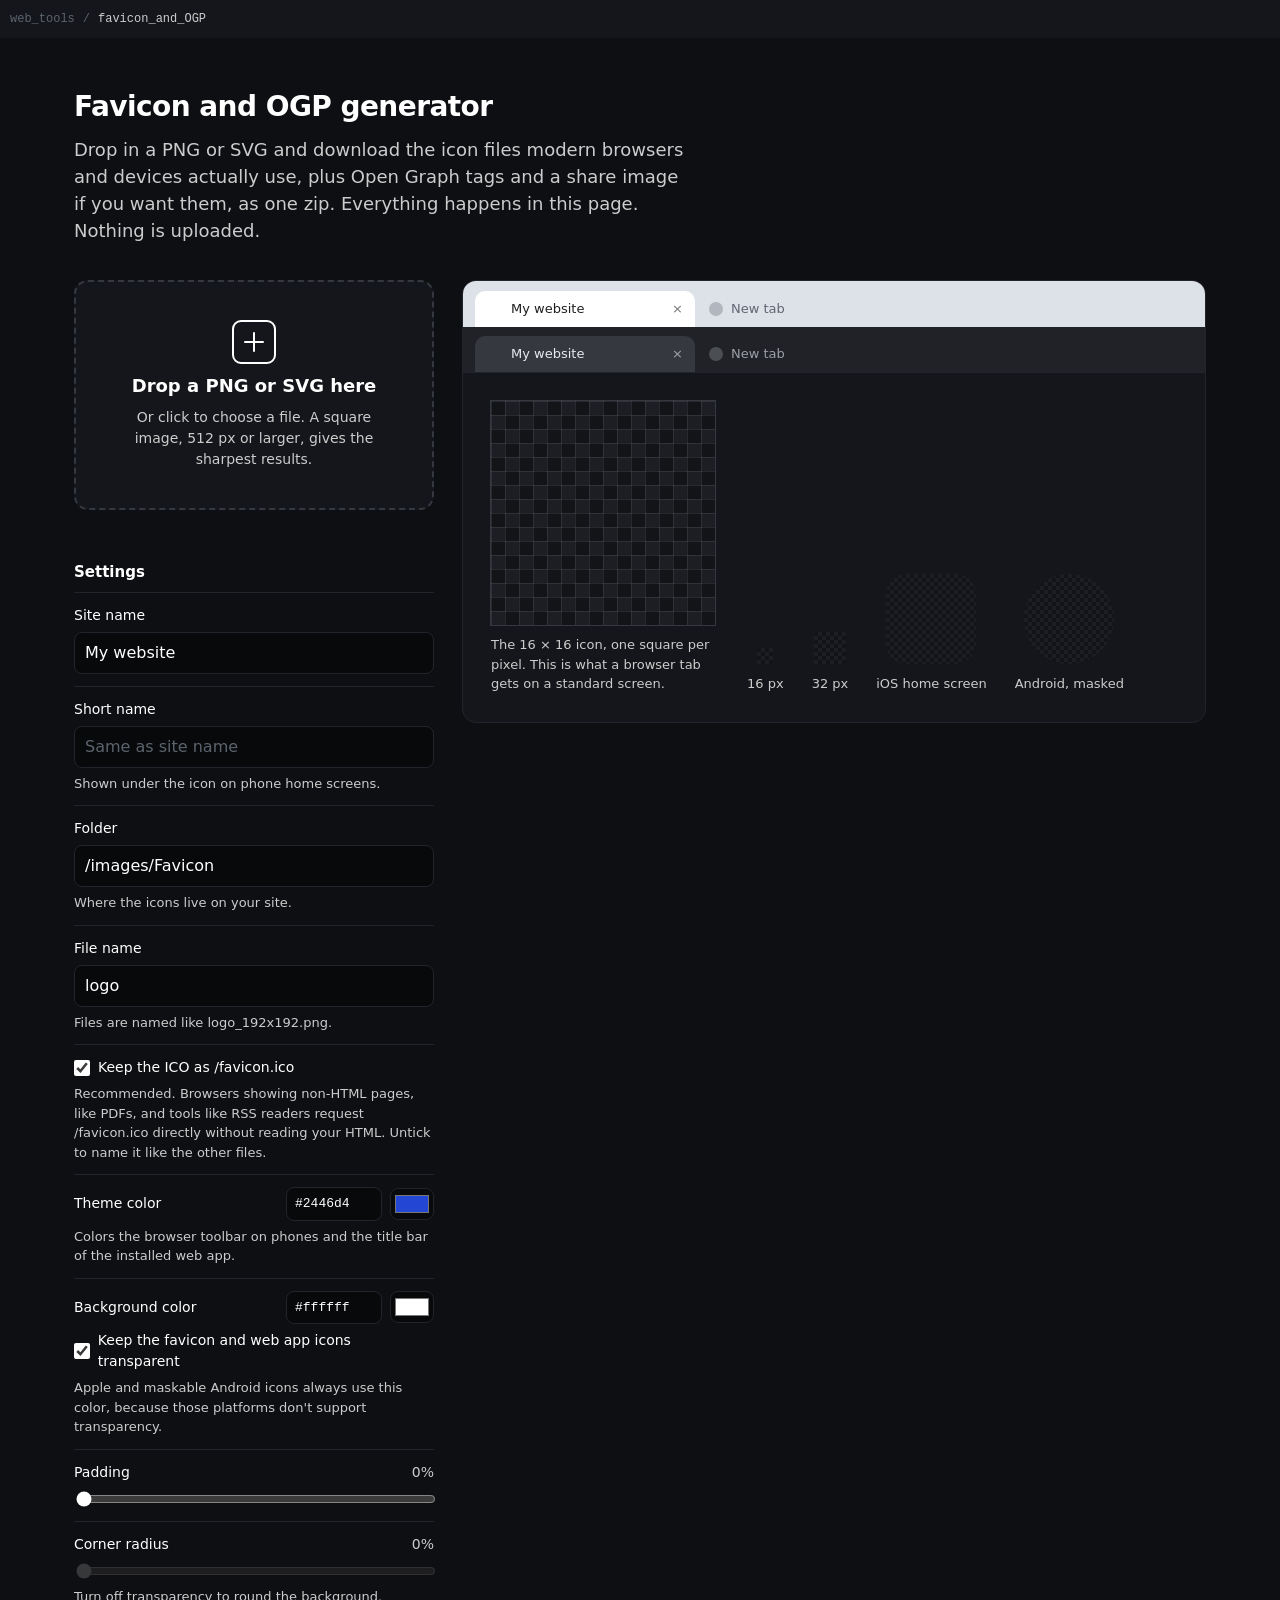
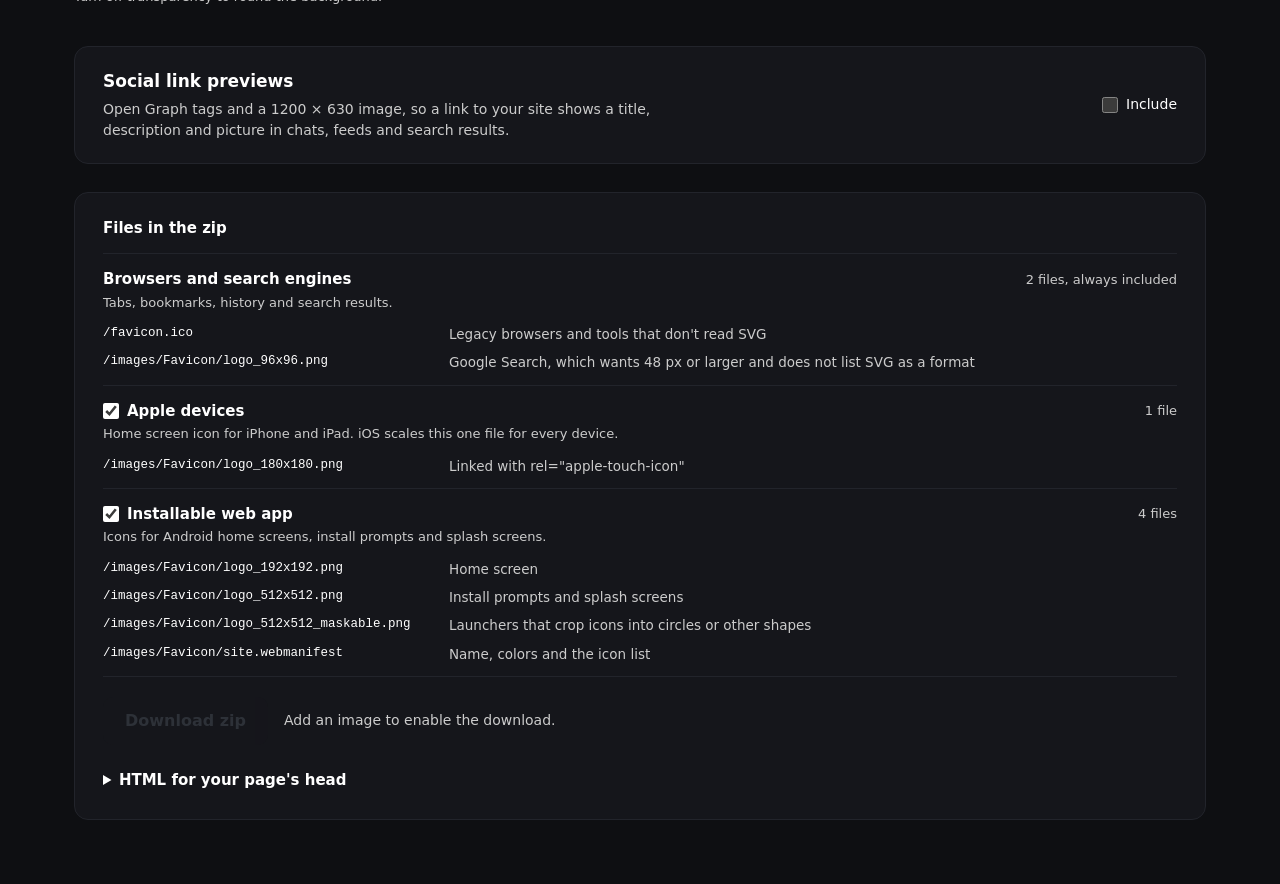
==== source/favicon_and_OGP/index.html @ c88dfe1e "Favicon imor" ====
<!DOCTYPE html>
<html lang="en">
<head>
<meta charset="utf-8">
<meta name="viewport" content="width=device-width, initial-scale=1">
<title>Favicon and OGP generator</title>
<meta name="description" content="Make a favicon set and Open Graph link previews from one logo. Preview how links look on Google, X, Slack, WhatsApp and more. Runs in your browser.">
<link rel="canonical" href="https://woxroox.github.io/web_tools/source/favicon_and_OGP/">

<link rel="icon" href="../../images/Favicon/logo.ico" sizes="32x32">
<link rel="icon" href="../../images/Favicon/logo_96x96.png" type="image/png" sizes="96x96">
<link rel="icon" href="../../images/Favicon/logo.svg" type="image/svg+xml">
<link rel="apple-touch-icon" href="../../images/Favicon/logo_180x180.png">
<link rel="manifest" href="../../images/Favicon/site.webmanifest">
<meta name="theme-color" content="#0e0f12">

<meta property="og:type" content="website">
<meta property="og:site_name" content="web_tools">
<meta property="og:title" content="Favicon and OGP generator">
<meta property="og:description" content="Make a favicon set and Open Graph link previews from one logo. Runs in your browser.">
<meta property="og:url" content="https://woxroox.github.io/web_tools/source/favicon_and_OGP/">
<meta name="twitter:card" content="summary">

<link rel="stylesheet" href="../../styles/core.css">
<style>
body {
	margin: 0;
	background: var(--page);
	color: var(--ink);
	font-family: var(--sans);
	font-size: 16px;
	line-height: 1.5;
	-webkit-font-smoothing: antialiased;
}

:focus-visible {
	outline: 2px solid var(--accent);
	outline-offset: 2px;
}

.page {
	max-width: 1180px;
	margin: 0 auto;
	padding: 48px 24px 64px;
}

.page_header {
	max-width: 60ch;
	margin-bottom: 36px;
}

.page_header h1 {
	margin: 0 0 8px;
}

.page_header p {
	margin: 0;
	color: var(--ink_soft);
	font-size: 18px;
}

.workspace {
	display: grid;
	grid-template-columns: minmax(280px, 360px) minmax(0, 1fr);
	gap: 28px;
	align-items: start;
}

/* Drop zone */

.drop_zone {
	display: flex;
	flex-direction: column;
	align-items: center;
	justify-content: center;
	gap: 8px;
	min-height: 230px;
	padding: 24px;
	border: 2px dashed var(--line_strong);
	border-radius: 14px;
	background: var(--surface);
	text-align: center;
	cursor: pointer;
	transition: border-color 0.15s, background-color 0.15s;
}

.drop_zone:hover,
.drop_zone.is_dragging {
	border-color: var(--accent);
	background: var(--accent_soft);
}

.drop_zone_art {
	color: var(--accent);
}

.drop_zone_thumb {
	display: none;
	width: 72px;
	height: 72px;
	object-fit: contain;
	background: var(--checker);
	background-size: 12px 12px;
	border-radius: 8px;
}

.drop_zone.has_source .drop_zone_art {
	display: none;
}

.drop_zone.has_source .drop_zone_thumb {
	display: block;
}

.drop_zone_title {
	font-size: 18px;
	font-weight: 600;
}

.drop_zone_hint {
	max-width: 30ch;
	color: var(--ink_soft);
	font-size: 14px;
}

.status {
	min-height: 1.5em;
	margin: 10px 2px 0;
	color: var(--ink_soft);
	font-size: 14px;
}

.status.is_error {
	color: var(--danger);
}

/* Settings */

.settings {
	margin-top: 20px;
}

.settings_title {
	margin: 0 0 8px;
	font-size: 15px;
	font-weight: 600;
}

.field {
	display: grid;
	gap: 6px;
	padding: 12px 0;
	border-top: 1px solid var(--line);
}

.field label {
	font-size: 14px;
	font-weight: 500;
}

.field_row {
	display: flex;
	align-items: center;
	justify-content: space-between;
	gap: 12px;
}

.color_control {
	display: flex;
	align-items: center;
	gap: 8px;
}

/* Higher specificity than input[type="text"] so the full-width rule doesn't win. */
.color_control input[type="text"] {
	width: 96px;
	padding: 6px 8px;
	font-family: var(--mono);
	font-size: 13px;
}

.color_control input[type="text"].is_invalid {
	border-color: var(--danger);
}

.field_error {
	margin: 0;
	color: var(--danger);
	font-size: 13px;
}

.field_value {
	color: var(--ink_soft);
	font-size: 14px;
	font-variant-numeric: tabular-nums;
}

.field_note {
	margin: 0;
	color: var(--ink_soft);
	font-size: 13px;
}

.field .check_row {
	display: flex;
	align-items: center;
	gap: 8px;
	font-weight: 400;
}

input[type="text"] {
	width: 100%;
	padding: 8px 10px;
	border: 1px solid var(--line);
	border-radius: 8px;
	background: var(--well);
	color: inherit;
	font: inherit;
}

input[type="text"]::placeholder {
	color: var(--ink_faint);
}

input[type="color"] {
	width: 44px;
	height: 32px;
	padding: 2px;
	border: 1px solid var(--line);
	border-radius: 8px;
	background: var(--well);
	cursor: pointer;
}

input[type="range"],
input[type="checkbox"] {
	accent-color: var(--ink);
}

input[type="range"] {
	width: 100%;
}

input[type="checkbox"] {
	width: 16px;
	height: 16px;
	margin: 0;
}

input:disabled {
	opacity: 0.4;
}

/* Preview */

.preview {
	overflow: hidden;
	background: var(--surface);
	border: 1px solid var(--line);
	border-radius: 14px;
}

.tab_strip {
	display: flex;
	align-items: flex-end;
	gap: 2px;
	height: 46px;
	padding: 0 12px;
	overflow: hidden;
}

.tab_strip_light {
	background: #dde2e8;
}

.tab_strip_dark {
	background: #202227;
	border-bottom: 1px solid var(--line);
}

.tab {
	display: flex;
	flex: 0 1 220px;
	align-items: center;
	gap: 8px;
	min-width: 0;
	height: 36px;
	padding: 0 12px;
	border-radius: 10px 10px 0 0;
	font-size: 13px;
}

.tab_strip_light .tab_active {
	background: #ffffff;
	color: #1f1f1f;
}

.tab_strip_dark .tab_active {
	background: #35383e;
	color: #e8eaed;
}

.tab_strip_light .tab_inactive {
	color: #5f6673;
}

.tab_strip_dark .tab_inactive {
	color: #9aa0a6;
}

.tab_icon {
	flex: none;
	width: 16px;
	height: 16px;
}

.tab_placeholder {
	flex: none;
	width: 14px;
	height: 14px;
	border-radius: 50%;
	background: currentColor;
	opacity: 0.35;
}

.tab_title {
	flex: 1;
	min-width: 0;
	overflow: hidden;
	white-space: nowrap;
	text-overflow: ellipsis;
}

.tab_close {
	opacity: 0.6;
}

.preview_body {
	display: grid;
	grid-template-columns: auto minmax(0, 1fr);
	gap: 32px;
	align-items: end;
	padding: 28px;
}

.zoom {
	margin: 0;
}

.zoom_frame {
	position: relative;
	width: 224px;
	height: 224px;
	background: var(--checker);
	background-size: 28px 28px;
	box-shadow: 0 0 0 1px var(--line_strong);
}

.zoom_frame canvas {
	display: block;
	width: 100%;
	height: 100%;
	image-rendering: crisp-edges;
	image-rendering: pixelated;
}

.zoom_frame::after {
	content: "";
	position: absolute;
	inset: 0;
	background-image: linear-gradient(to right, rgba(255, 255, 255, 0.09) 1px, transparent 1px), linear-gradient(to bottom, rgba(255, 255, 255, 0.09) 1px, transparent 1px);
	background-size: 14px 14px;
	pointer-events: none;
}

.zoom figcaption,
.ladder_item figcaption {
	color: var(--ink_soft);
	font-size: 13px;
}

.zoom figcaption {
	max-width: 224px;
	margin-top: 10px;
}

.ladder {
	display: flex;
	flex-wrap: wrap;
	align-items: flex-end;
	gap: 24px 28px;
}

.ladder_item {
	display: flex;
	flex-direction: column;
	align-items: center;
	gap: 10px;
	margin: 0;
}

.ladder_item canvas {
	display: block;
	background: var(--checker);
	background-size: 8px 8px;
}

.ladder_item .shape_apple {
	border-radius: 22.5%;
}

.ladder_item .shape_circle {
	border-radius: 50%;
}

/* Cards below the workspace */

.card {
	margin-top: 28px;
	background: var(--surface);
	border: 1px solid var(--line);
	border-radius: 14px;
}

.card_title {
	margin: 0;
	font-size: 17px;
	font-weight: 600;
}

.card_lede {
	max-width: 64ch;
	margin: 4px 0 0;
	color: var(--ink_soft);
	font-size: 14px;
}

/* Social link previews */

.ogp_header {
	display: flex;
	align-items: center;
	justify-content: space-between;
	gap: 16px;
	padding: 22px 28px;
}

.ogp_switch {
	display: flex;
	flex: none;
	align-items: center;
	gap: 8px;
	font-size: 14px;
	font-weight: 500;
	cursor: pointer;
}

.ogp_switch input {
	width: 16px;
	height: 16px;
	margin: 0;
}

.ogp_workspace {
	padding: 24px 28px 28px;
	border-top: 1px solid var(--line);
}

.ogp_workspace[hidden] {
	display: none;
}

.field_first {
	padding-top: 0;
	border-top: 0;
}

.field_label {
	font-size: 14px;
	font-weight: 500;
}

.field .sub_label {
	margin-top: 8px;
	color: var(--ink_soft);
	font-size: 13px;
	font-weight: 400;
}

.field textarea,
.field select {
	width: 100%;
	padding: 8px 10px;
	border: 1px solid var(--line);
	border-radius: 8px;
	background: var(--well);
	color: inherit;
	font: inherit;
}

.field textarea {
	resize: vertical;
	min-height: 72px;
}

.field_value.is_over {
	color: var(--warn);
}

.choice_row {
	display: flex;
	flex-wrap: wrap;
	gap: 6px 18px;
}

.choice_row input[type="radio"] {
	margin: 0;
}

#og_design_controls,
#og_upload_controls {
	display: grid;
	gap: 6px;
}

#og_design_controls[hidden],
#og_upload_controls[hidden] {
	display: none;
}

.drop_zone_small {
	min-height: 110px;
	margin-top: 6px;
	padding: 16px;
	border-radius: 10px;
}

.drop_zone_small .drop_zone_title {
	font-size: 15px;
}

.drop_zone_small.has_source {
	border-style: solid;
}

.checks {
	display: grid;
	gap: 8px;
	margin: 16px 0 0;
	padding: 16px 0 0;
	border-top: 1px solid var(--line);
	list-style: none;
	font-size: 13.5px;
}

.checks li {
	display: grid;
	grid-template-columns: 8px minmax(0, 1fr);
	gap: 10px;
	align-items: baseline;
	color: var(--ink_soft);
}

.checks li::before {
	content: "";
	width: 8px;
	height: 8px;
	border-radius: 50%;
	background: var(--ink_faint);
}

.checks .check_warn::before {
	background: var(--warn);
}

.checks .check_ok::before {
	background: var(--ok);
}

.og_frame {
	margin: 0;
}

.og_frame canvas {
	display: block;
	width: 100%;
	height: auto;
	border-radius: 8px;
	box-shadow: 0 0 0 1px var(--line_strong);
}

.og_frame figcaption {
	margin-top: 8px;
	color: var(--ink_soft);
	font-size: 13px;
	font-variant-numeric: tabular-nums;
}

.preview_note {
	margin-top: 24px;
}

.preview_note a {
	color: var(--ink_soft);
}

/* Platform mockups. Each one copies its app's own colors, so they
   sit on their own backgrounds rather than the site palette. */

.platform_grid {
	display: grid;
	grid-template-columns: repeat(auto-fill, minmax(290px, 1fr));
	gap: 24px 20px;
	margin-top: 28px;
	--embed_color: #2446d4;
}

.platform {
	min-width: 0;
	margin: 0;
}

.platform_name {
	margin: 0 0 8px;
	color: var(--ink_soft);
	font-size: 13px;
	font-weight: 500;
}

.mock {
	overflow: hidden;
	padding: 14px;
	border-radius: 10px;
	font-family: var(--sans);
	font-size: 14px;
	line-height: 1.35;
	overflow-wrap: anywhere;
}

.mock img {
	display: block;
	width: 100%;
	aspect-ratio: 1200 / 630;
	object-fit: cover;
}

.mock [hidden] {
	display: none !important;
}

.one_line {
	overflow: hidden;
	white-space: nowrap;
	text-overflow: ellipsis;
}

.clamp {
	display: -webkit-box;
	overflow: hidden;
	-webkit-box-orient: vertical;
	-webkit-line-clamp: 2;
}

.mock_google {
	background: #ffffff;
	color: #4d5156;
	font-family: Arial, var(--sans);
}

.g_source {
	display: flex;
	align-items: center;
	gap: 10px;
}

.g_favicon {
	display: grid;
	flex: none;
	place-items: center;
	width: 28px;
	height: 28px;
	border: 1px solid #dadce0;
	border-radius: 50%;
	background: #f1f3f4;
}

.mock .g_favicon img {
	width: 18px;
	height: 18px;
	aspect-ratio: auto;
	object-fit: contain;
}

.g_source_text {
	display: grid;
	min-width: 0;
}

.g_site {
	color: #202124;
	font-size: 14px;
}

.g_url {
	color: #4d5156;
	font-size: 12px;
}

.g_title {
	margin: 8px 0 3px;
	color: #1a0dab;
	font-size: 20px;
	line-height: 1.3;
}

.g_description {
	margin: 0;
	font-size: 14px;
	line-height: 1.58;
}

.mock_x {
	background: #000000;
	color: #e7e9ea;
}

.x_card {
	position: relative;
	overflow: hidden;
	border: 1px solid #2f3336;
	border-radius: 16px;
}

.x_title {
	position: absolute;
	bottom: 12px;
	left: 12px;
	max-width: calc(100% - 24px);
	padding: 1px 6px;
	border-radius: 4px;
	background: rgba(0, 0, 0, 0.77);
	color: #ffffff;
	font-size: 13px;
}

.x_from {
	margin-top: 6px;
	color: #71767b;
	font-size: 13px;
}

.mock_facebook {
	padding: 0;
	background: #ffffff;
	border: 1px solid #dddfe2;
}

.fb_meta {
	padding: 10px 12px;
	background: #f0f2f5;
}

.fb_domain {
	color: #65676b;
	font-size: 12px;
	text-transform: uppercase;
}

.fb_title {
	margin-top: 2px;
	color: #050505;
	font-size: 16px;
	font-weight: 600;
	line-height: 1.25;
}

.fb_description {
	margin-top: 2px;
	color: #65676b;
	font-size: 14px;
}

.mock_linkedin {
	padding: 0;
	background: #ffffff;
	border: 1px solid #e0dfdc;
}

.li_meta {
	padding: 8px 12px 10px;
}

.li_title {
	color: rgba(0, 0, 0, 0.9);
	font-size: 14px;
	font-weight: 600;
}

.li_domain {
	margin-top: 2px;
	color: rgba(0, 0, 0, 0.6);
	font-size: 12px;
}

.mock_slack {
	display: grid;
	grid-template-columns: 4px minmax(0, 1fr);
	gap: 12px;
	background: #ffffff;
	color: #1d1c1d;
	font-size: 15px;
	line-height: 1.45;
}

.slack_bar {
	border-radius: 4px;
	background: #dddddd;
}

.slack_body {
	min-width: 0;
}

.slack_site {
	display: flex;
	align-items: center;
	gap: 6px;
	font-weight: 700;
}

.mock .slack_favicon {
	flex: none;
	width: 16px;
	height: 16px;
	aspect-ratio: auto;
	border-radius: 3px;
	object-fit: contain;
}

.slack_title {
	color: #1264a3;
	font-weight: 700;
}

.slack_description {
	-webkit-line-clamp: 3;
}

.mock .slack_image {
	max-width: 360px;
	margin-top: 8px;
	border-radius: 8px;
}

.mock_discord {
	background: #313338;
	color: #dbdee1;
}

.discord_embed {
	padding: 10px 14px 14px 12px;
	border-left: 4px solid var(--embed_color);
	border-radius: 4px;
	background: #2b2d31;
}

.discord_site {
	color: #b5bac1;
	font-size: 12px;
}

.discord_title {
	margin: 6px 0 4px;
	color: #00a8fc;
	font-size: 15px;
	font-weight: 600;
}

.discord_description {
	font-size: 14px;
	-webkit-line-clamp: 4;
}

.mock .discord_image {
	margin-top: 14px;
	border-radius: 4px;
}

.mock_whatsapp {
	background: #efeae2;
	color: #111b21;
}

.wa_bubble {
	max-width: 92%;
	margin-left: auto;
	padding: 4px 4px 4px;
	border-radius: 8px;
	background: #d9fdd3;
	box-shadow: 0 1px 0.5px rgba(11, 20, 26, 0.13);
}

.wa_preview {
	overflow: hidden;
	border-radius: 6px;
	background: #d1f4cc;
}

.wa_meta {
	padding: 6px 10px 8px;
}

.wa_title {
	font-size: 14px;
	font-weight: 600;
}

.wa_description,
.wa_domain {
	color: #667781;
	font-size: 13px;
}

.wa_domain {
	margin-top: 2px;
	font-size: 12px;
}

.wa_link {
	padding: 6px 6px 0;
	color: #027eb5;
}

.wa_time {
	padding: 0 6px;
	color: #667781;
	font-size: 11px;
	text-align: right;
}

.mock_telegram {
	background: #b7cfa8;
	color: #000000;
}

.tg_bubble {
	max-width: 92%;
	margin-left: auto;
	padding: 8px 10px 10px;
	border-radius: 12px;
	background: #effdde;
}

.tg_link {
	color: #168acd;
}

.tg_preview {
	margin-top: 6px;
	padding-left: 8px;
	border-left: 3px solid #4fae4e;
}

.tg_site {
	color: #4fae4e;
	font-weight: 600;
}

.tg_title {
	font-weight: 600;
}

.tg_description {
	-webkit-line-clamp: 4;
}

.mock .tg_image {
	margin-top: 6px;
	border-radius: 6px;
}

.mock_imessage {
	background: #ffffff;
}

.im_card {
	overflow: hidden;
	max-width: 290px;
	margin-left: auto;
	border-radius: 18px;
	background: #e9e9eb;
}

.im_meta {
	padding: 8px 12px 10px;
}

.im_title {
	color: #000000;
	font-size: 14px;
	font-weight: 600;
}

.im_domain {
	color: #8e8e93;
	font-size: 12px;
}

/* Output */

.output {
	padding: 24px 28px 28px;
}

.output_title {
	margin: 0 0 14px;
	font-size: 15px;
	font-weight: 600;
}

.file_group {
	padding: 14px 0 8px;
	border-top: 1px solid var(--line);
}

.file_group_header {
	display: flex;
	align-items: center;
	justify-content: space-between;
	gap: 12px;
}

.file_group_title {
	margin: 0;
	font-size: 15px;
	font-weight: 600;
}

.file_group_title label {
	display: flex;
	align-items: center;
	gap: 8px;
	cursor: pointer;
}

.file_group_count {
	flex: none;
	color: var(--ink_soft);
	font-size: 13px;
	font-variant-numeric: tabular-nums;
}

.file_group_description {
	margin: 2px 0 8px;
	color: var(--ink_soft);
	font-size: 13px;
}

.file_rows {
	margin: 0;
	padding: 0;
	list-style: none;
}

.file_rows li {
	display: grid;
	grid-template-columns: minmax(0, 330px) minmax(0, 1fr);
	gap: 16px;
	padding: 4px 0;
	font-size: 13.5px;
}

.file_rows li[hidden] {
	display: none;
}

.file_group.is_excluded .file_group_description,
.file_group.is_excluded .file_rows {
	opacity: 0.35;
}

.file_name {
	font-family: var(--mono);
	font-size: 12.5px;
	overflow-wrap: anywhere;
}

.file_note {
	color: var(--ink_soft);
}

.actions {
	display: flex;
	flex-wrap: wrap;
	align-items: center;
	gap: 12px 16px;
	padding-top: 20px;
	border-top: 1px solid var(--line);
}

.actions_hint {
	flex: 1 1 240px;
	color: var(--ink_soft);
	font-size: 14px;
}

.button_primary {
	padding: 12px 22px;
	border: 0;
	border-radius: 10px;
	background: var(--ink);
	color: var(--page);
	font: inherit;
	font-weight: 600;
	cursor: pointer;
}

.button_primary:hover {
	background: var(--ink);
	box-shadow: var(--shadow);
}

.button_primary:disabled {
	background: var(--surface);
	color: var(--ink_faint);
	cursor: not-allowed;
}

.button_secondary {
	padding: 6px 12px;
	border: 1px solid var(--line_strong);
	border-radius: 8px;
	background: transparent;
	color: var(--ink);
	font: inherit;
	font-size: 13px;
	cursor: pointer;
}

.button_secondary:hover {
	border-color: var(--accent);
}

.snippet {
	margin-top: 24px;
}

.snippet summary {
	font-size: 15px;
	font-weight: 600;
	cursor: pointer;
}

.snippet pre {
	margin: 12px 0 10px;
	padding: 14px 16px;
	overflow-x: auto;
	background: var(--well);
	border: 1px solid var(--line);
	border-radius: 10px;
	font-family: var(--mono);
	font-size: 12.5px;
	line-height: 1.6;
}

@media (max-width: 880px) {
	.workspace {
		grid-template-columns: 1fr;
	}

	.preview_body {
		grid-template-columns: 1fr;
	}
}

@media (max-width: 520px) {
	.page {
		padding-top: 32px;
	}

	.preview_body,
	.output,
	.ogp_workspace {
		padding: 20px;
	}

	.ogp_header {
		align-items: flex-start;
		padding: 20px;
	}

	.file_rows li {
		grid-template-columns: 1fr;
		gap: 0;
		padding: 5px 0;
	}
}

@media (prefers-reduced-motion: reduce) {
	.drop_zone {
		transition: none;
	}
}
</style>
</head>
<body>

<nav class="site_bar">
	<a href="../../index.html">web_tools</a>
	<span>/</span>
	<strong>favicon_and_OGP</strong>
</nav>

<main class="page">
	<header class="page_header">
		<h1>Favicon and OGP generator</h1>
		<p>Drop in a PNG or SVG and download the icon files modern browsers and devices actually use, plus Open Graph tags and a share image if you want them, as one zip. Everything happens in this page. Nothing is uploaded.</p>
	</header>

	<div class="workspace">
		<section aria-label="Source image and settings">
			<label class="drop_zone" id="drop_zone" tabindex="0">
				<input type="file" id="file_input" accept=".png,.svg,image/png,image/svg+xml" hidden>
				<svg class="drop_zone_art" width="44" height="44" viewBox="0 0 44 44" aria-hidden="true">
					<rect x="1" y="1" width="42" height="42" rx="8" fill="none" stroke="currentColor" stroke-width="2"/>
					<path d="M22 13v18M13 22h18" stroke="currentColor" stroke-width="2" stroke-linecap="round"/>
				</svg>
				<img class="drop_zone_thumb" id="drop_zone_thumb" alt="">
				<span class="drop_zone_title" id="drop_zone_title">Drop a PNG or SVG here</span>
				<span class="drop_zone_hint">Or click to choose a file. A square image, 512 px or larger, gives the sharpest results.</span>
			</label>
			<p class="status" id="source_status" role="status"></p>

			<div class="settings">
				<h2 class="settings_title">Settings</h2>

				<div class="field">
					<label for="site_name_input">Site name</label>
					<input type="text" id="site_name_input" value="My website" autocomplete="off">
				</div>

				<div class="field">
					<label for="short_name_input">Short name</label>
					<input type="text" id="short_name_input" placeholder="Same as site name" autocomplete="off">
					<p class="field_note">Shown under the icon on phone home screens.</p>
				</div>

				<div class="field">
					<label for="folder_input">Folder</label>
					<input type="text" id="folder_input" value="/images/Favicon" spellcheck="false" autocomplete="off">
					<p class="field_note">Where the icons live on your site.</p>
				</div>

				<div class="field">
					<label for="file_prefix_input">File name</label>
					<input type="text" id="file_prefix_input" value="logo" spellcheck="false" autocomplete="off">
					<p class="field_note" id="file_prefix_note"></p>
				</div>

				<div class="field">
					<label class="check_row">
						<input type="checkbox" id="ico_at_root_input" checked>
						Keep the ICO as /favicon.ico
					</label>
					<p class="field_note">Recommended. Browsers showing non-HTML pages, like PDFs, and tools like RSS readers request /favicon.ico directly without reading your HTML. Untick to name it like the other files.</p>
				</div>

				<div class="field">
					<div class="field_row">
						<label for="theme_color_input">Theme color</label>
						<span class="color_control">
							<input type="text" id="theme_color_hex" aria-label="Theme color hex value" aria-describedby="theme_color_error" maxlength="7" spellcheck="false" autocomplete="off">
							<input type="color" id="theme_color_input" value="#2446d4">
						</span>
					</div>
					<p class="field_error" id="theme_color_error" hidden>Enter a hex value like #2446d4 or #fff.</p>
					<p class="field_note">Colors the browser toolbar on phones and the title bar of the installed web app.</p>
				</div>

				<div class="field">
					<div class="field_row">
						<label for="background_color_input">Background color</label>
						<span class="color_control">
							<input type="text" id="background_color_hex" aria-label="Background color hex value" aria-describedby="background_color_error" maxlength="7" spellcheck="false" autocomplete="off">
							<input type="color" id="background_color_input" value="#ffffff">
						</span>
					</div>
					<p class="field_error" id="background_color_error" hidden>Enter a hex value like #ffffff or #fff.</p>
					<label class="check_row">
						<input type="checkbox" id="transparent_input" checked>
						Keep the favicon and web app icons transparent
					</label>
					<p class="field_note">Apple and maskable Android icons always use this color, because those platforms don't support transparency.</p>
				</div>

				<div class="field">
					<div class="field_row">
						<label for="padding_input">Padding</label>
						<span class="field_value" id="padding_value"></span>
					</div>
					<input type="range" id="padding_input" min="0" max="25" step="1" value="0">
				</div>

				<div class="field">
					<div class="field_row">
						<label for="radius_input">Corner radius</label>
						<span class="field_value" id="radius_value"></span>
					</div>
					<input type="range" id="radius_input" min="0" max="50" step="1" value="0">
					<p class="field_note" id="radius_note">Turn off transparency to round the background.</p>
				</div>
			</div>
		</section>

		<section class="preview" aria-label="Icon preview">
			<div class="tab_strip tab_strip_light" aria-hidden="true">
				<div class="tab tab_active">
					<canvas class="tab_icon" width="32" height="32"></canvas>
					<span class="tab_title"></span>
					<span class="tab_close">×</span>
				</div>
				<div class="tab tab_inactive">
					<span class="tab_placeholder"></span>
					<span class="tab_title">New tab</span>
				</div>
			</div>
			<div class="tab_strip tab_strip_dark" aria-hidden="true">
				<div class="tab tab_active">
					<canvas class="tab_icon" width="32" height="32"></canvas>
					<span class="tab_title"></span>
					<span class="tab_close">×</span>
				</div>
				<div class="tab tab_inactive">
					<span class="tab_placeholder"></span>
					<span class="tab_title">New tab</span>
				</div>
			</div>

			<div class="preview_body">
				<figure class="zoom">
					<div class="zoom_frame">
						<canvas id="zoom_canvas" width="16" height="16"></canvas>
					</div>
					<figcaption>The 16 × 16 icon, one square per pixel. This is what a browser tab gets on a standard screen.</figcaption>
				</figure>
				<div class="ladder" id="ladder"></div>
			</div>

		</section>
	</div>

	<section class="card ogp_panel" aria-labelledby="ogp_heading">
		<div class="ogp_header">
			<div>
				<h2 class="card_title" id="ogp_heading">Social link previews</h2>
				<p class="card_lede">Open Graph tags and a 1200 × 630 image, so a link to your site shows a title, description and picture in chats, feeds and search results.</p>
			</div>
			<label class="check_row ogp_switch">
				<input type="checkbox" id="ogp_toggle">
				Include
			</label>
		</div>

		<div class="workspace ogp_workspace" id="ogp_workspace" hidden>
			<section aria-label="Link preview settings">
				<div class="field field_first">
					<div class="field_row">
						<label for="page_title_input">Page title</label>
						<span class="field_value" id="page_title_count"></span>
					</div>
					<input type="text" id="page_title_input" placeholder="Same as site name" autocomplete="off">
					<p class="field_note">Used for the title tag, og:title and the browser tab above.</p>
				</div>

				<div class="field">
					<div class="field_row">
						<label for="description_input">Description</label>
						<span class="field_value" id="description_count"></span>
					</div>
					<textarea id="description_input" rows="3" placeholder="One or two sentences about the page"></textarea>
				</div>

				<div class="field">
					<label for="page_url_input">Page URL</label>
					<input type="text" id="page_url_input" inputmode="url" placeholder="https://example.com/" spellcheck="false" autocomplete="off">
					<p class="field_note">The full address of the page. Platforms need it to find the image.</p>
				</div>

				<div class="field">
					<label for="x_handle_input">X account</label>
					<input type="text" id="x_handle_input" placeholder="@yourname, optional" spellcheck="false" autocomplete="off">
				</div>

				<div class="field">
					<span class="field_label">Image</span>
					<div class="choice_row">
						<label class="check_row">
							<input type="radio" name="og_image_mode" value="design" checked>
							Design from logo
						</label>
						<label class="check_row">
							<input type="radio" name="og_image_mode" value="upload">
							Upload an image
						</label>
					</div>

					<div id="og_design_controls">
						<label class="sub_label" for="og_layout_input">Layout</label>
						<select id="og_layout_input">
							<option value="centered">Logo above title</option>
							<option value="split">Logo beside text</option>
							<option value="text">Text first</option>
						</select>
						<p class="field_note">Uses your logo, site name and theme color from above.</p>
					</div>

					<div id="og_upload_controls" hidden>
						<label class="drop_zone drop_zone_small" id="og_drop_zone" tabindex="0">
							<input type="file" id="og_file_input" accept=".png,.jpg,.jpeg,.webp,image/png,image/jpeg,image/webp" hidden>
							<span class="drop_zone_title" id="og_drop_title">Drop a PNG, JPG or WebP</span>
							<span class="drop_zone_hint">Or click to choose. 1200 × 630 fits without cropping.</span>
						</label>
					</div>
				</div>

				<div class="field">
					<label for="og_alt_input">Image description</label>
					<input type="text" id="og_alt_input" placeholder="What the image shows" autocomplete="off">
					<p class="field_note">Written to og:image:alt for screen readers.</p>
				</div>

				<ul class="checks" id="checks" aria-live="polite"></ul>
			</section>

			<section aria-label="Link previews">
				<figure class="og_frame">
					<canvas id="og_canvas" width="1200" height="630"></canvas>
					<figcaption id="og_caption"></figcaption>
				</figure>

				<div class="platform_grid" id="platform_grid">
					<article class="platform">
						<h3 class="platform_name">Google Search</h3>
						<div class="mock mock_google">
							<div class="g_source">
								<span class="g_favicon"><img data-bind="favicon" alt=""></span>
								<span class="g_source_text">
									<span class="g_site one_line" data-bind="site_name"></span>
									<span class="g_url one_line" data-bind="display_url"></span>
								</span>
							</div>
							<div class="g_title one_line" data-bind="title"></div>
							<p class="g_description clamp" data-bind="description"></p>
						</div>
					</article>

					<article class="platform">
						<h3 class="platform_name">X</h3>
						<div class="mock mock_x">
							<div class="x_card">
								<img data-bind="image" alt="">
								<span class="x_title one_line" data-bind="title"></span>
							</div>
							<div class="x_from">From <span data-bind="domain"></span></div>
						</div>
					</article>

					<article class="platform">
						<h3 class="platform_name">Facebook</h3>
						<div class="mock mock_facebook">
							<img data-bind="image" alt="">
							<div class="fb_meta">
								<div class="fb_domain one_line" data-bind="domain"></div>
								<div class="fb_title clamp" data-bind="title"></div>
								<div class="fb_description one_line" data-bind="description"></div>
							</div>
						</div>
					</article>

					<article class="platform">
						<h3 class="platform_name">LinkedIn</h3>
						<div class="mock mock_linkedin">
							<img data-bind="image" alt="">
							<div class="li_meta">
								<div class="li_title clamp" data-bind="title"></div>
								<div class="li_domain one_line" data-bind="domain"></div>
							</div>
						</div>
					</article>

					<article class="platform">
						<h3 class="platform_name">Slack</h3>
						<div class="mock mock_slack">
							<div class="slack_bar"></div>
							<div class="slack_body">
								<div class="slack_site">
									<img class="slack_favicon" data-bind="favicon" alt="">
									<span class="one_line" data-bind="site_name"></span>
								</div>
								<div class="slack_title" data-bind="title"></div>
								<div class="slack_description clamp" data-bind="description"></div>
								<img class="slack_image" data-bind="image" alt="">
							</div>
						</div>
					</article>

					<article class="platform">
						<h3 class="platform_name">Discord</h3>
						<div class="mock mock_discord">
							<div class="discord_embed">
								<div class="discord_site one_line" data-bind="site_name"></div>
								<div class="discord_title" data-bind="title"></div>
								<div class="discord_description clamp" data-bind="description"></div>
								<img class="discord_image" data-bind="image" alt="">
							</div>
						</div>
					</article>

					<article class="platform">
						<h3 class="platform_name">WhatsApp</h3>
						<div class="mock mock_whatsapp">
							<div class="wa_bubble">
								<div class="wa_preview">
									<img data-bind="image" alt="">
									<div class="wa_meta">
										<div class="wa_title clamp" data-bind="title"></div>
										<div class="wa_description clamp" data-bind="description"></div>
										<div class="wa_domain one_line" data-bind="domain"></div>
									</div>
								</div>
								<div class="wa_link" data-bind="url"></div>
								<div class="wa_time">12:04</div>
							</div>
						</div>
					</article>

					<article class="platform">
						<h3 class="platform_name">Telegram</h3>
						<div class="mock mock_telegram">
							<div class="tg_bubble">
								<div class="tg_link" data-bind="url"></div>
								<div class="tg_preview">
									<div class="tg_site one_line" data-bind="site_name"></div>
									<div class="tg_title" data-bind="title"></div>
									<div class="tg_description clamp" data-bind="description"></div>
									<img class="tg_image" data-bind="image" alt="">
								</div>
							</div>
						</div>
					</article>

					<article class="platform">
						<h3 class="platform_name">iMessage</h3>
						<div class="mock mock_imessage">
							<div class="im_card">
								<img data-bind="image" alt="">
								<div class="im_meta">
									<div class="im_title clamp" data-bind="title"></div>
									<div class="im_domain one_line" data-bind="domain"></div>
								</div>
							</div>
						</div>
					</article>
				</div>

				<p class="field_note preview_note">Close approximations. Each app changes its layout from time to time, and caches a link's preview once it has fetched it. After you publish changes, refresh the cache with the <a href="https://developers.facebook.com/tools/debug/" target="_blank" rel="noopener">Facebook Sharing Debugger</a> or <a href="https://www.linkedin.com/post-inspector/" target="_blank" rel="noopener">LinkedIn Post Inspector</a>.</p>
			</section>
		</div>
	</section>

	<section class="card output" aria-labelledby="output_heading">
		<h2 class="output_title" id="output_heading">Files in the zip</h2>
		<div id="file_groups"></div>
		<div class="actions">
			<button type="button" class="button_primary" id="download_button" disabled>Download zip</button>
			<span class="actions_hint" id="download_hint">Add an image to enable the download.</span>
		</div>
		<details class="snippet">
			<summary>HTML for your page's head</summary>
			<pre><code id="snippet_code"></code></pre>
			<button type="button" class="button_secondary" id="copy_button">Copy HTML</button>
		</details>
	</section>
</main>

<script>
const drop_zone = document.getElementById('drop_zone');
const drop_zone_thumb = document.getElementById('drop_zone_thumb');
const drop_zone_title = document.getElementById('drop_zone_title');
const file_input = document.getElementById('file_input');
const source_status = document.getElementById('source_status');
const site_name_input = document.getElementById('site_name_input');
const short_name_input = document.getElementById('short_name_input');
const folder_input = document.getElementById('folder_input');
const file_prefix_input = document.getElementById('file_prefix_input');
const file_prefix_note = document.getElementById('file_prefix_note');
const ico_at_root_input = document.getElementById('ico_at_root_input');
const theme_color_input = document.getElementById('theme_color_input');
const theme_color_hex = document.getElementById('theme_color_hex');
const theme_color_error = document.getElementById('theme_color_error');
const background_color_input = document.getElementById('background_color_input');
const background_color_hex = document.getElementById('background_color_hex');
const background_color_error = document.getElementById('background_color_error');
const transparent_input = document.getElementById('transparent_input');
const padding_input = document.getElementById('padding_input');
const padding_value = document.getElementById('padding_value');
const radius_input = document.getElementById('radius_input');
const radius_value = document.getElementById('radius_value');
const radius_note = document.getElementById('radius_note');
const tab_icons = document.querySelectorAll('.tab_icon');
const tab_titles = document.querySelectorAll('.tab_active .tab_title');
const zoom_canvas = document.getElementById('zoom_canvas');
const ladder = document.getElementById('ladder');
const file_groups = document.getElementById('file_groups');
const download_button = document.getElementById('download_button');
const download_hint = document.getElementById('download_hint');
const snippet_code = document.getElementById('snippet_code');
const copy_button = document.getElementById('copy_button');
const ogp_toggle = document.getElementById('ogp_toggle');
const ogp_workspace = document.getElementById('ogp_workspace');
const page_title_input = document.getElementById('page_title_input');
const page_title_count = document.getElementById('page_title_count');
const description_input = document.getElementById('description_input');
const description_count = document.getElementById('description_count');
const page_url_input = document.getElementById('page_url_input');
const x_handle_input = document.getElementById('x_handle_input');
const og_mode_inputs = document.querySelectorAll('input[name="og_image_mode"]');
const og_design_controls = document.getElementById('og_design_controls');
const og_upload_controls = document.getElementById('og_upload_controls');
const og_layout_input = document.getElementById('og_layout_input');
const og_drop_zone = document.getElementById('og_drop_zone');
const og_drop_title = document.getElementById('og_drop_title');
const og_file_input = document.getElementById('og_file_input');
const og_alt_input = document.getElementById('og_alt_input');
const og_canvas = document.getElementById('og_canvas');
const og_caption = document.getElementById('og_caption');
const checks_list = document.getElementById('checks');
const platform_grid = document.getElementById('platform_grid');
const bound_elements = platform_grid.querySelectorAll('[data-bind]');

const text_encoder = new TextEncoder();

// Current source image. Everything is rendered from these.
let source_image = null;
let source_width = 0;
let source_height = 0;
let source_is_svg = false;
let source_svg_text = '';
let source_object_url = '';

let render_pending = false;
let drag_depth = 0;

// Open Graph image state. The canvas is redrawn on every change, but encoding it to a file
// is slower, so that waits until typing pauses. The encoded file feeds the platform previews.
const og_width = 1200;
const og_height = 630;
const og_font_family = 'system-ui, -apple-system, "Segoe UI", Roboto, Helvetica, Arial, sans-serif';
// WhatsApp is known to skip preview images above roughly this size.
const og_size_limit = 300 * 1024;
let og_upload = null;
let og_blob_url = '';
let og_byte_size = 0;
let og_encode_timer = 0;
let og_encoding = false;

/* ---------- Output plan ---------- */

// Frames stored inside the ICO file. Only legacy browsers and tools read it.
const ico_sizes = [16, 32];

function png_file(id, suffix, size, style_key, note) {
	return { id: id, suffix: suffix, type: 'png', width: size, height: size, style_key: style_key, note: note };
}

// Every file in the zip, grouped by who uses it.
// suffix is appended to the chosen file name ("logo" + "_192x192.png").
// fixed_name ignores the chosen name.
// style_key picks a drawing style from get_styles().
const output_groups = [
	{
		key: 'browser',
		title: 'Browsers and search engines',
		optional: false,
		description: 'Tabs, bookmarks, history and search results.',
		files: [
			{ id: 'ico', type: 'ico', suffix: '.ico', note: 'Legacy browsers and tools that don\'t read SVG' },
			png_file('png_96', '_96x96.png', 96, 'favicon', 'Google Search, which wants 48 px or larger and does not list SVG as a format'),
			{ id: 'svg', type: 'svg', suffix: '.svg', note: 'Modern browsers, sharp at every size' }
		]
	},
	{
		key: 'apple',
		title: 'Apple devices',
		optional: true,
		description: 'Home screen icon for iPhone and iPad. iOS scales this one file for every device.',
		files: [
			png_file('apple', '_180x180.png', 180, 'apple', 'Linked with rel="apple-touch-icon"')
		]
	},
	{
		key: 'manifest',
		title: 'Installable web app',
		optional: true,
		description: 'Icons for Android home screens, install prompts and splash screens.',
		files: [
			png_file('icon_192', '_192x192.png', 192, 'favicon', 'Home screen'),
			png_file('icon_512', '_512x512.png', 512, 'favicon', 'Install prompts and splash screens'),
			png_file('icon_512_maskable', '_512x512_maskable.png', 512, 'maskable', 'Launchers that crop icons into circles or other shapes'),
			{ id: 'manifest', type: 'manifest', fixed_name: 'site.webmanifest', note: 'Name, colors and the icon list' }
		]
	},
	{
		key: 'ogp',
		title: 'Social link previews',
		optional: false,
		description: 'The picture chats, feeds and search results show next to a link to your site.',
		files: [
			{ id: 'og_image', type: 'og_image', note: '1200 × 630, linked with og:image' }
		]
	}
];

// Preview icons shown next to the magnified view.
const ladder_items = [
	{ width: 16, height: 16, display_width: 16, style_key: 'favicon', shape: 'plain', caption: '16 px' },
	{ width: 32, height: 32, display_width: 32, style_key: 'favicon', shape: 'plain', caption: '32 px' },
	{ width: 180, height: 180, display_width: 90, style_key: 'apple', shape: 'apple', caption: 'iOS home screen' },
	{ width: 180, height: 180, display_width: 90, style_key: 'maskable', shape: 'circle', caption: 'Android, masked' }
];

function get_group_files(group) {
	return group.files.filter((file) => file.type !== 'svg' || source_is_svg);
}

function find_group(key) {
	return output_groups.find((group) => group.key === key);
}

function find_file(id) {
	for (const group of output_groups) {
		const match = group.files.find((file) => file.id === id);
		if (match) {
			return match;
		}
	}
	return null;
}

// "/images//Favicon/ " becomes "images/Favicon". Unsafe characters become "_", and "." or ".." segments are dropped.
function normalize_folder(value) {
	return value
		.split(/[\\/]+/)
		.map((segment) => segment.trim().replace(/[^A-Za-z0-9._-]/g, '_'))
		.filter((segment) => segment !== '' && segment !== '.' && segment !== '..')
		.join('/');
}

function normalize_file_prefix(value) {
	const clean = value.trim().replace(/[^A-Za-z0-9._-]/g, '_');
	return clean || 'logo';
}

// Path inside the zip, e.g. "images/Favicon/logo_192x192.png". Prefix with "/" for the URL.
function get_file_path(file, settings) {
	// The one exception: the conventional /favicon.ico location, unless the user opts out.
	if (file.type === 'ico' && settings.ico_at_root) {
		return 'favicon.ico';
	}
	const suffix = file.type === 'og_image' ? '_og_1200x630.' + settings.ogp.extension : file.suffix;
	const file_name = file.fixed_name || settings.file_prefix + suffix;
	if (settings.folder === '') {
		return file_name;
	}
	return settings.folder + '/' + file_name;
}

function get_file_url(id, settings) {
	return '/' + get_file_path(find_file(id), settings);
}

/* ---------- Settings ---------- */

function read_settings() {
	const site_name = site_name_input.value.trim() || 'My website';
	const ogp = read_ogp_settings(site_name);
	const groups = {};
	for (const group of output_groups) {
		if (group.key === 'ogp') {
			groups[group.key] = ogp.enabled;
		} else {
			groups[group.key] = !group.optional || group.checkbox.checked;
		}
	}
	return {
		site_name: site_name,
		short_name: short_name_input.value.trim() || site_name,
		folder: normalize_folder(folder_input.value),
		file_prefix: normalize_file_prefix(file_prefix_input.value),
		ico_at_root: ico_at_root_input.checked,
		theme_color: theme_color_input.value,
		background_color: background_color_input.value,
		transparent: transparent_input.checked,
		padding: Number(padding_input.value),
		radius: Number(radius_input.value),
		groups: groups,
		ogp: ogp
	};
}

// Adds https:// when the scheme is missing, so "example.com/blog" still works. Returns a URL or null.
function parse_page_url(value) {
	const text = value.trim();
	if (text === '') {
		return null;
	}
	const candidate = /^[a-z][a-z0-9+.-]*:\/\//i.test(text) ? text : 'https://' + text;
	try {
		const url = new URL(candidate);
		if ((url.protocol !== 'https:' && url.protocol !== 'http:') || !url.hostname.includes('.')) {
			return null;
		}
		return url;
	} catch (error) {
		return null;
	}
}

// X usernames are 1 to 15 letters, digits or underscores. Returns "@name", "" when empty, or null when invalid.
function normalize_x_handle(value) {
	const text = value.trim().replace(/^@/, '').replace(/^https?:\/\/(www\.)?(x|twitter)\.com\//i, '');
	if (text === '') {
		return '';
	}
	return /^[A-Za-z0-9_]{1,15}$/.test(text) ? '@' + text : null;
}

function read_ogp_settings(site_name) {
	const selected_mode = document.querySelector('input[name="og_image_mode"]:checked').value;
	// Without an uploaded file yet, fall back to the designed image so there is always something to share.
	const image_mode = selected_mode === 'upload' && og_upload ? 'upload' : 'design';
	const page_url = parse_page_url(page_url_input.value);
	return {
		enabled: ogp_toggle.checked,
		title_input: page_title_input.value.trim(),
		title: page_title_input.value.trim() || site_name,
		description: description_input.value.trim().replace(/\s+/g, ' '),
		url_text: page_url_input.value.trim(),
		page_url: page_url,
		// Placeholder so the snippet stays readable before a URL is entered. The checks flag it.
		effective_url: page_url || new URL('https://example.com/'),
		x_handle: normalize_x_handle(x_handle_input.value),
		selected_mode: selected_mode,
		image_mode: image_mode,
		layout: og_layout_input.value,
		alt: og_alt_input.value.trim(),
		// Flat designed art compresses best as PNG. Photos are far smaller as JPEG.
		mime: image_mode === 'upload' ? 'image/jpeg' : 'image/png',
		extension: image_mode === 'upload' ? 'jpg' : 'png'
	};
}

function get_styles(settings) {
	return {
		favicon: {
			background: settings.transparent ? null : settings.background_color,
			padding: settings.padding,
			radius: settings.transparent ? 0 : settings.radius
		},
		// iOS adds its own rounded mask, so the square stays square.
		apple: {
			background: settings.background_color,
			padding: settings.padding,
			radius: 0
		},
		// The maskable safe zone is a centered circle 80% of the icon's width (409 of 512 px),
		// so keep at least 10% on each side. The circle preview shows anything that gets cut off.
		maskable: {
			background: settings.background_color,
			padding: Math.max(settings.padding, 10),
			radius: 0
		}
	};
}

/* ---------- Rendering ---------- */

function trace_rounded_rect(context, width, height, radius) {
	const clamped_radius = Math.min(radius, width / 2, height / 2);
	context.beginPath();
	context.moveTo(clamped_radius, 0);
	context.arcTo(width, 0, width, height, clamped_radius);
	context.arcTo(width, height, 0, height, clamped_radius);
	context.arcTo(0, height, 0, 0, clamped_radius);
	context.arcTo(0, 0, width, 0, clamped_radius);
	context.closePath();
}

// Raster images are halved step by step before the final draw.
// A single big jump (e.g. 1024 to 16) skips most source pixels and looks jagged.
function draw_source(context, x, y, width, height) {
	context.imageSmoothingEnabled = true;
	context.imageSmoothingQuality = 'high';

	if (source_is_svg) {
		context.drawImage(source_image, x, y, width, height);
		return;
	}

	let current = source_image;
	let current_width = source_width;
	let current_height = source_height;

	while (current_width / 2 >= width && current_height / 2 >= height) {
		const step = document.createElement('canvas');
		step.width = Math.ceil(current_width / 2);
		step.height = Math.ceil(current_height / 2);
		const step_context = step.getContext('2d');
		step_context.imageSmoothingEnabled = true;
		step_context.imageSmoothingQuality = 'high';
		step_context.drawImage(current, 0, 0, step.width, step.height);
		current = step;
		current_width = step.width;
		current_height = step.height;
	}

	context.drawImage(current, x, y, width, height);
}

// Padding and radius are percentages of the shorter side, so wide tiles work too.
function render_icon(width, height, style) {
	const canvas = document.createElement('canvas');
	canvas.width = width;
	canvas.height = height;
	const context = canvas.getContext('2d');
	const short_side = Math.min(width, height);

	if (style.background) {
		trace_rounded_rect(context, width, height, short_side / 2 * style.radius / 100);
		context.fillStyle = style.background;
		context.fill();
		context.clip();
	}

	const inner_size = short_side * (1 - 2 * style.padding / 100);
	const scale = Math.min(inner_size / source_width, inner_size / source_height);
	const draw_width = Math.max(1, Math.round(source_width * scale));
	const draw_height = Math.max(1, Math.round(source_height * scale));
	const draw_x = Math.round((width - draw_width) / 2);
	const draw_y = Math.round((height - draw_height) / 2);

	draw_source(context, draw_x, draw_y, draw_width, draw_height);
	return canvas;
}

function paint(target, source) {
	const context = target.getContext('2d');
	context.clearRect(0, 0, target.width, target.height);
	context.drawImage(source, 0, 0, target.width, target.height);
}

function build_ladder() {
	for (const item of ladder_items) {
		const figure = document.createElement('figure');
		figure.className = 'ladder_item';
		const canvas = document.createElement('canvas');
		canvas.width = item.width;
		canvas.height = item.height;
		canvas.style.width = item.display_width + 'px';
		canvas.style.height = Math.round(item.display_width * item.height / item.width) + 'px';
		canvas.className = 'shape_' + item.shape;
		const caption = document.createElement('figcaption');
		caption.textContent = item.caption;
		figure.append(canvas, caption);
		ladder.append(figure);
		item.canvas = canvas;
	}
}

function build_file_groups() {
	for (const group of output_groups) {
		const section = document.createElement('div');
		section.className = 'file_group';
		section.setAttribute('role', 'group');
		section.setAttribute('aria-label', group.title);

		const header = document.createElement('div');
		header.className = 'file_group_header';
		const title = document.createElement('h3');
		title.className = 'file_group_title';

		if (group.optional) {
			const label = document.createElement('label');
			const checkbox = document.createElement('input');
			checkbox.type = 'checkbox';
			checkbox.checked = true;
			checkbox.addEventListener('change', schedule_render);
			label.append(checkbox, group.title);
			title.append(label);
			group.checkbox = checkbox;
		} else {
			title.textContent = group.title;
		}

		const count = document.createElement('span');
		count.className = 'file_group_count';
		header.append(title, count);

		const description = document.createElement('p');
		description.className = 'file_group_description';
		description.textContent = group.description;

		const rows = document.createElement('ul');
		rows.className = 'file_rows';
		for (const file of group.files) {
			const row = document.createElement('li');
			const name = document.createElement('span');
			name.className = 'file_name';
			const note = document.createElement('span');
			note.className = 'file_note';
			note.textContent = file.note;
			row.append(name, note);
			rows.append(row);
			file.row = row;
			file.name_element = name;
		}

		section.append(header, description, rows);
		file_groups.append(section);
		group.element = section;
		group.count_element = count;
	}
}

function update_file_groups(settings) {
	let total_files = 0;

	for (const group of output_groups) {
		const included = settings.groups[group.key];
		const files = get_group_files(group);

		for (const file of group.files) {
			file.row.hidden = file.type === 'svg' && !source_is_svg;
			file.name_element.textContent = '/' + get_file_path(file, settings);
		}

		const count_text = files.length + (files.length === 1 ? ' file' : ' files');
		if (group.key === 'ogp') {
			// Controlled by the toggle above, so it is shown or hidden instead of greyed out.
			group.element.hidden = !included;
			group.count_element.textContent = count_text;
		} else if (!included) {
			group.count_element.textContent = 'Not included';
		} else if (group.optional) {
			group.count_element.textContent = count_text;
		} else {
			group.count_element.textContent = count_text + ', always included';
		}
		if (group.key !== 'ogp') {
			group.element.classList.toggle('is_excluded', !included);
		}

		if (included) {
			total_files += files.length;
		}
	}

	return total_files;
}

function render_previews() {
	const settings = read_settings();

	// With link previews on, the tab shows the page title, just like the title tag will.
	for (const title of tab_titles) {
		title.textContent = settings.ogp.enabled ? settings.ogp.title : settings.site_name;
	}
	padding_value.textContent = settings.padding + '%';
	radius_value.textContent = settings.radius + '%';
	radius_input.disabled = settings.transparent;
	radius_note.hidden = !settings.transparent;
	file_prefix_note.textContent = 'Files are named like ' + settings.file_prefix + '_192x192.png.';

	const total_files = update_file_groups(settings);
	snippet_code.textContent = build_head_snippet(settings);
	ogp_workspace.hidden = !settings.ogp.enabled;
	og_design_controls.hidden = settings.ogp.selected_mode !== 'design';
	og_upload_controls.hidden = settings.ogp.selected_mode !== 'upload';

	if (settings.ogp.enabled) {
		draw_og_image(og_canvas.getContext('2d'), settings);
		schedule_og_encode();
		update_ogp_panel(settings);
	}

	if (!source_image) {
		return;
	}

	download_hint.textContent = total_files + ' files. Unzip into your site\'s root folder, which creates the folders for you, then paste the HTML below into your page\'s head.';

	const styles = get_styles(settings);
	const tab_render = render_icon(32, 32, styles.favicon);
	for (const tab_icon of tab_icons) {
		paint(tab_icon, tab_render);
	}
	paint(zoom_canvas, render_icon(16, 16, styles.favicon));

	for (const item of ladder_items) {
		paint(item.canvas, render_icon(item.width, item.height, styles[item.style_key]));
	}
}

/* ---------- Open Graph ---------- */

// Relative luminance per WCAG. Picks dark or light text for the theme color background.
function get_ink_colors(hex) {
	const channels = [1, 3, 5].map((start) => {
		const value = parseInt(hex.slice(start, start + 2), 16) / 255;
		return value <= 0.03928 ? value / 12.92 : Math.pow((value + 0.055) / 1.055, 2.4);
	});
	const luminance = 0.2126 * channels[0] + 0.7152 * channels[1] + 0.0722 * channels[2];
	if (luminance > 0.4) {
		return { strong: '#111317', soft: 'rgba(17, 19, 23, 0.68)' };
	}
	return { strong: '#ffffff', soft: 'rgba(255, 255, 255, 0.72)' };
}

// Shortens a line until it fits with an ellipsis. Also handles single words wider than the line.
function add_ellipsis(context, line, max_width) {
	let text = line;
	while (text.length > 0 && context.measureText(text + '…').width > max_width) {
		text = text.slice(0, -1);
	}
	return text.trimEnd() + '…';
}

// Word wraps text into at most max_lines lines. The last line gets an ellipsis if text is left over.
function wrap_lines(context, text, max_width, max_lines) {
	const words = text.split(' ').filter((word) => word !== '');
	const lines = [];
	let line = '';
	for (const word of words) {
		const candidate = line === '' ? word : line + ' ' + word;
		if (line !== '' && context.measureText(candidate).width > max_width) {
			lines.push(line);
			line = word;
		} else {
			line = candidate;
		}
	}
	if (line !== '') {
		lines.push(line);
	}

	const kept = lines.slice(0, max_lines).map((kept_line) => {
		return context.measureText(kept_line).width > max_width ? add_ellipsis(context, kept_line, max_width) : kept_line;
	});
	if (lines.length > max_lines && !kept[max_lines - 1].endsWith('…')) {
		kept[max_lines - 1] = add_ellipsis(context, kept[max_lines - 1] + ' ' + lines[max_lines], max_width);
	}
	return kept;
}

// A block of wrapped text, measured before drawing so layouts can center it.
function make_text_block(context, text, font_size, weight, line_height, max_width, max_lines, color) {
	const font = weight + ' ' + font_size + 'px ' + og_font_family;
	context.font = font;
	const lines = text === '' ? [] : wrap_lines(context, text, max_width, max_lines);
	return { lines: lines, font: font, line_height: line_height, color: color, height: lines.length * line_height };
}

function draw_text_block(context, block, x, y, align) {
	context.font = block.font;
	context.fillStyle = block.color;
	context.textAlign = align;
	context.textBaseline = 'middle';
	block.lines.forEach((line, index) => {
		context.fillText(line, x, y + block.line_height * index + block.line_height / 2);
	});
}

// Draws the logo as is, without the favicon padding or background, fitted inside a box.
function draw_logo(context, x, y, box_size) {
	const scale = Math.min(box_size / source_width, box_size / source_height);
	const width = Math.round(source_width * scale);
	const height = Math.round(source_height * scale);
	draw_source(context, Math.round(x + (box_size - width) / 2), Math.round(y + (box_size - height) / 2), width, height);
}

// Blocks stacked vertically with gaps, centered as a group. Empty blocks take no space.
function stack_height(blocks, gap) {
	const visible = blocks.filter((block) => block.height > 0);
	let total = 0;
	for (const block of visible) {
		total += block.height;
	}
	return total + gap * Math.max(0, visible.length - 1);
}

function draw_og_design(context, settings) {
	const ogp = settings.ogp;
	const ink = get_ink_colors(settings.theme_color);
	const has_logo = Boolean(source_image);
	const margin = 88;

	context.fillStyle = settings.theme_color;
	context.fillRect(0, 0, og_width, og_height);

	if (ogp.layout === 'centered') {
		const logo_size = 190;
		const title = make_text_block(context, ogp.title, 66, 700, 80, og_width - margin * 2, 2, ink.strong);
		const site = make_text_block(context, ogp.title === settings.site_name ? '' : settings.site_name, 30, 500, 40, og_width - margin * 2, 1, ink.soft);
		const logo_block = { height: has_logo ? logo_size : 0 };
		const blocks = [logo_block, title, site];
		let y = (og_height - stack_height(blocks, 36)) / 2;
		if (has_logo) {
			draw_logo(context, (og_width - logo_size) / 2, y, logo_size);
			y += logo_size + 36;
		}
		draw_text_block(context, title, og_width / 2, y, 'center');
		y += title.height + (title.height > 0 ? 36 : 0);
		draw_text_block(context, site, og_width / 2, y, 'center');
		return;
	}

	if (ogp.layout === 'split') {
		const logo_size = 300;
		const text_x = has_logo ? margin + logo_size + 72 : margin;
		const text_width = og_width - text_x - margin;
		const site = make_text_block(context, settings.site_name, 28, 500, 38, text_width, 1, ink.soft);
		const title = make_text_block(context, ogp.title, 58, 700, 70, text_width, 3, ink.strong);
		const description = make_text_block(context, ogp.description, 29, 400, 42, text_width, 3, ink.soft);
		const blocks = [site, title, description];
		let y = (og_height - stack_height(blocks, 22)) / 2;
		if (has_logo) {
			draw_logo(context, margin, (og_height - logo_size) / 2, logo_size);
		}
		for (const block of blocks) {
			if (block.height === 0) {
				continue;
			}
			draw_text_block(context, block, text_x, y, 'left');
			y += block.height + 22;
		}
		return;
	}

	// "text": title first, small brand line pinned to the top.
	const text_width = og_width - margin * 2;
	const brand_size = 64;
	let brand_x = margin;
	if (has_logo) {
		draw_logo(context, margin, margin - 8, brand_size);
		brand_x += brand_size + 20;
	}
	const brand = make_text_block(context, settings.site_name, 30, 600, 48, og_width - brand_x - margin, 1, ink.strong);
	draw_text_block(context, brand, brand_x, margin - 8 + (brand_size - brand.line_height) / 2, 'left');

	const title = make_text_block(context, ogp.title, 72, 700, 84, text_width, 2, ink.strong);
	const description = make_text_block(context, ogp.description, 30, 400, 44, text_width, 2, ink.soft);
	const blocks = [title, description];
	const top = margin + brand_size;
	let y = top + (og_height - margin + 8 - top - stack_height(blocks, 24)) / 2;
	for (const block of blocks) {
		if (block.height === 0) {
			continue;
		}
		draw_text_block(context, block, margin, y, 'left');
		y += block.height + 24;
	}
}

// Uploaded images are scaled to cover 1200 × 630 and cropped from the center, like the platforms do.
function draw_og_upload(context) {
	const scale = Math.max(og_width / og_upload.width, og_height / og_upload.height);
	const width = og_upload.width * scale;
	const height = og_upload.height * scale;
	context.imageSmoothingEnabled = true;
	context.imageSmoothingQuality = 'high';
	context.fillStyle = '#ffffff';
	context.fillRect(0, 0, og_width, og_height);
	context.drawImage(og_upload.image, (og_width - width) / 2, (og_height - height) / 2, width, height);
}

function draw_og_image(context, settings) {
	context.clearRect(0, 0, og_width, og_height);
	if (settings.ogp.image_mode === 'upload') {
		draw_og_upload(context);
	} else {
		draw_og_design(context, settings);
	}
}

function render_og_canvas(settings) {
	const canvas = document.createElement('canvas');
	canvas.width = og_width;
	canvas.height = og_height;
	draw_og_image(canvas.getContext('2d'), settings);
	return canvas;
}

function canvas_to_blob(canvas, mime) {
	return new Promise((resolve, reject) => {
		canvas.toBlob((blob) => {
			if (blob) {
				resolve(blob);
			} else {
				reject(new Error('the browser could not encode the image.'));
			}
		}, mime, 0.86);
	});
}

function schedule_og_encode() {
	clearTimeout(og_encode_timer);
	og_encoding = true;
	og_encode_timer = setTimeout(encode_og_image, 250);
}

async function encode_og_image() {
	const settings = read_settings();
	if (!settings.ogp.enabled) {
		return;
	}
	let blob;
	try {
		blob = await canvas_to_blob(og_canvas, settings.ogp.mime);
	} catch (error) {
		og_caption.textContent = 'The preview image could not be built: ' + error.message;
		return;
	}
	if (og_blob_url) {
		URL.revokeObjectURL(og_blob_url);
	}
	og_blob_url = URL.createObjectURL(blob);
	og_byte_size = blob.size;
	og_encoding = false;
	update_ogp_panel(read_settings());
}

function format_kb(bytes) {
	return Math.max(1, Math.round(bytes / 1024)) + ' KB';
}

// "https://example.com/blog/post" becomes "https://example.com › blog › post", like Google shows it.
function get_display_url(url) {
	const segments = url.pathname.split('/').filter((segment) => segment !== '');
	return [url.origin].concat(segments.map((segment) => decodeURIComponent(segment))).join(' › ');
}

function get_preview_values(settings) {
	const ogp = settings.ogp;
	const url = ogp.effective_url;
	let favicon = '';
	if (source_image) {
		favicon = render_icon(32, 32, get_styles(settings).favicon).toDataURL('image/png');
	}
	return {
		title: ogp.title,
		description: ogp.description,
		site_name: settings.site_name,
		domain: url.hostname.replace(/^www\./, ''),
		display_url: get_display_url(url),
		url: url.href,
		image: og_blob_url,
		favicon: favicon
	};
}

// Fills every element marked data-bind="key" in the mockups. Empty values hide the element,
// the same way the apps leave out a missing description.
function bind_previews(values, theme_color) {
	for (const element of bound_elements) {
		const value = values[element.dataset.bind];
		element.hidden = value === '';
		if (element.tagName === 'IMG') {
			if (value !== '' && element.getAttribute('src') !== value) {
				element.src = value;
			}
		} else if (element.textContent !== value) {
			element.textContent = value;
		}
	}
	// Discord colors the embed's side bar with the page's theme-color.
	platform_grid.style.setProperty('--embed_color', theme_color);
}

function build_checks(settings) {
	const ogp = settings.ogp;
	const checks = [];
	const add = (level, text) => checks.push({ level: level, text: text });

	if (ogp.url_text === '') {
		add('warn', 'Add the page URL. og:url and og:image must be full addresses, so example.com stands in for now.');
	} else if (!ogp.page_url) {
		add('warn', 'The page URL is not a valid web address. Enter something like https://example.com/.');
	} else if (ogp.page_url.protocol === 'http:') {
		add('warn', 'The page URL uses http. Some apps skip images that are not served over https.');
	}

	if (ogp.title_input === '') {
		add('note', 'No page title, so the site name is used.');
	} else if (ogp.title.length > 60) {
		add('warn', 'Google often cuts titles longer than about 60 characters. This one has ' + ogp.title.length + '.');
	}

	if (ogp.description === '') {
		add('warn', 'No description. Google, Facebook, Slack, WhatsApp and others show one under the title.');
	} else if (ogp.description.length > 160) {
		add('warn', 'Google often cuts descriptions after about 160 characters. This one has ' + ogp.description.length + '.');
	}

	if (ogp.x_handle === null) {
		add('warn', 'The X account is not a valid username. Use 1 to 15 letters, digits or underscores.');
	}

	if (ogp.selected_mode === 'upload' && !og_upload) {
		add('note', 'No image uploaded yet, so the designed image is used.');
	}
	if (ogp.image_mode === 'design' && !source_image) {
		add('note', 'Add a logo at the top of the page to put it on the image.');
	}
	if (ogp.image_mode === 'upload') {
		const ratio = og_upload.width / og_upload.height;
		if (Math.abs(ratio - og_width / og_height) > 0.02) {
			add('note', 'Your image is ' + og_upload.width + ' × ' + og_upload.height + ', so its edges are cropped to fit 1200 × 630.');
		}
		if (og_upload.width < og_width) {
			add('warn', 'Your image is narrower than 1200 px, so it will look soft on large cards.');
		}
	}
	if (!og_encoding && og_byte_size > og_size_limit) {
		add('warn', 'The image is ' + format_kb(og_byte_size) + '. WhatsApp may skip preview images larger than about 300 KB.');
	}

	if (ogp.alt === '') {
		add('note', 'No image description. Screen readers use it on apps that read og:image:alt.');
	}

	if (checks.every((check) => check.level !== 'warn')) {
		checks.unshift({ level: 'ok', text: 'Ready to publish.' });
	}
	return checks;
}

function update_ogp_panel(settings) {
	const ogp = settings.ogp;

	page_title_count.textContent = ogp.title.length + ' / 60';
	page_title_count.classList.toggle('is_over', ogp.title.length > 60);
	description_count.textContent = ogp.description.length + ' / 160';
	description_count.classList.toggle('is_over', ogp.description.length > 160);

	const format = ogp.extension.toUpperCase();
	og_caption.textContent = og_encoding || !og_byte_size ? '1200 × 630 ' + format : '1200 × 630 ' + format + ', ' + format_kb(og_byte_size);

	checks_list.replaceChildren(...build_checks(settings).map((check) => {
		const item = document.createElement('li');
		item.className = 'check_' + check.level;
		item.textContent = check.text;
		return item;
	}));

	bind_previews(get_preview_values(settings), settings.theme_color);
}

function schedule_render() {
	if (render_pending) {
		return;
	}
	render_pending = true;
	requestAnimationFrame(() => {
		render_pending = false;
		render_previews();
	});
}

/* ---------- Loading files ---------- */

function show_status(message, is_error) {
	source_status.textContent = message;
	source_status.classList.toggle('is_error', Boolean(is_error));
}

function load_image(blob) {
	return new Promise((resolve, reject) => {
		const url = URL.createObjectURL(blob);
		const image = new Image();
		image.onload = () => resolve({ image: image, url: url });
		image.onerror = () => {
			URL.revokeObjectURL(url);
			reject(new Error('The browser could not open this image. Check that the file is not damaged.'));
		};
		image.src = url;
	});
}

function parse_length(value) {
	const match = /^\s*(\d*\.?\d+)\s*(px)?\s*$/.exec(value || '');
	if (!match) {
		return null;
	}
	const number = parseFloat(match[1]);
	return number > 0 ? number : null;
}

async function load_png(file) {
	const result = await load_image(file);
	return {
		image: result.image,
		url: result.url,
		width: result.image.naturalWidth,
		height: result.image.naturalHeight,
		is_svg: false,
		svg_text: ''
	};
}

// SVGs need an explicit width, height and viewBox, or some browsers draw them at 0 × 0 on a canvas.
async function load_svg(text) {
	let markup = text;
	if (!/xmlns\s*=\s*["']http:\/\/www\.w3\.org\/2000\/svg["']/.test(markup)) {
		markup = markup.replace(/<svg\b/i, '<svg xmlns="http://www.w3.org/2000/svg"');
	}

	const doc = new DOMParser().parseFromString(markup, 'image/svg+xml');
	const root = doc.documentElement;
	if (doc.getElementsByTagName('parsererror').length > 0 || root.localName !== 'svg') {
		throw new Error('This SVG could not be read. Open it in a text editor and check that the markup is valid.');
	}

	const view_box = (root.getAttribute('viewBox') || '').trim().split(/[\s,]+/).map(Number);
	const has_view_box = view_box.length === 4 && view_box.every(Number.isFinite) && view_box[2] > 0 && view_box[3] > 0;
	let width = parse_length(root.getAttribute('width'));
	let height = parse_length(root.getAttribute('height'));

	if (has_view_box) {
		const ratio = view_box[2] / view_box[3];
		if (!width && !height) {
			width = view_box[2];
			height = view_box[3];
		} else if (!width) {
			width = height * ratio;
		} else if (!height) {
			height = width / ratio;
		}
	} else {
		width = width || height || 512;
		height = height || width;
		root.setAttribute('viewBox', '0 0 ' + width + ' ' + height);
	}

	const longest_side = Math.max(width, height);
	const pixel_width = Math.max(1, Math.round(width / longest_side * 1024));
	const pixel_height = Math.max(1, Math.round(height / longest_side * 1024));
	root.setAttribute('width', pixel_width);
	root.setAttribute('height', pixel_height);

	const svg_text = new XMLSerializer().serializeToString(root);
	const result = await load_image(new Blob([svg_text], { type: 'image/svg+xml' }));
	return {
		image: result.image,
		url: result.url,
		width: pixel_width,
		height: pixel_height,
		is_svg: true,
		svg_text: svg_text
	};
}

async function load_file(file) {
	const is_svg = file.type === 'image/svg+xml' || /\.svg$/i.test(file.name);
	const is_png = file.type === 'image/png' || /\.png$/i.test(file.name);

	if (!is_svg && !is_png) {
		show_status(file.name + ' is not a PNG or SVG. Choose a .png or .svg file.', true);
		return;
	}

	let loaded;
	try {
		loaded = is_svg ? await load_svg(await file.text()) : await load_png(file);
	} catch (error) {
		show_status(error.message, true);
		return;
	}

	if (source_object_url) {
		URL.revokeObjectURL(source_object_url);
	}
	source_image = loaded.image;
	source_width = loaded.width;
	source_height = loaded.height;
	source_is_svg = loaded.is_svg;
	source_svg_text = loaded.svg_text;
	source_object_url = loaded.url;

	const messages = [];
	if (source_is_svg) {
		messages.push(file.name + ' loaded. Vector files stay sharp at every size.');
	} else {
		messages.push(file.name + ' loaded, ' + source_width + ' × ' + source_height + ' px.');
		if (Math.min(source_width, source_height) < 512) {
			messages.push('It is smaller than 512 px, so the larger icons will look soft.');
		}
	}
	if (Math.abs(source_width - source_height) > 1) {
		messages.push('It is not square, so it will be centered with empty space around it.');
	}
	show_status(messages.join(' '), false);

	drop_zone.classList.add('has_source');
	drop_zone_thumb.src = source_object_url;
	drop_zone_title.textContent = 'Drop another file to replace it';
	download_button.disabled = false;
	schedule_render();
}

async function load_og_file(file) {
	const is_supported = /^image\/(png|jpeg|webp)$/.test(file.type) || /\.(png|jpe?g|webp)$/i.test(file.name);
	if (!is_supported) {
		og_drop_title.textContent = file.name + ' is not a PNG, JPG or WebP';
		return;
	}
	let result;
	try {
		result = await load_image(file);
	} catch (error) {
		og_drop_title.textContent = error.message;
		return;
	}
	if (og_upload) {
		URL.revokeObjectURL(og_upload.url);
	}
	og_upload = { image: result.image, url: result.url, width: result.image.naturalWidth, height: result.image.naturalHeight };
	og_drop_zone.classList.add('has_source');
	og_drop_title.textContent = file.name + ', ' + og_upload.width + ' × ' + og_upload.height + '. Drop another to replace it.';
	schedule_render();
}

/* ---------- Text files ---------- */

function build_manifest(settings) {
	const icons = [];
	for (const file of find_group('manifest').files) {
		if (file.type !== 'png') {
			continue;
		}
		const icon = { src: '/' + get_file_path(file, settings), sizes: file.width + 'x' + file.height, type: 'image/png' };
		if (file.style_key === 'maskable') {
			icon.purpose = 'maskable';
		}
		icons.push(icon);
	}

	const manifest = {
		name: settings.site_name,
		short_name: settings.short_name,
		icons: icons,
		theme_color: settings.theme_color,
		background_color: settings.background_color
	};
	return JSON.stringify(manifest, null, '\t') + '\n';
}

// For attribute values and text inside tags.
function escape_html(value) {
	return value.replace(/&/g, '&amp;').replace(/</g, '&lt;').replace(/>/g, '&gt;').replace(/"/g, '&quot;');
}

function meta_tag(attribute, key, value) {
	return '<meta ' + attribute + '="' + key + '" content="' + escape_html(value) + '">';
}

function build_head_snippet(settings) {
	const ogp = settings.ogp;
	const lines = [];

	if (ogp.enabled) {
		lines.push('<title>' + escape_html(ogp.title) + '</title>');
		if (ogp.description !== '') {
			lines.push(meta_tag('name', 'description', ogp.description));
		}
		lines.push('<link rel="canonical" href="' + escape_html(ogp.effective_url.href) + '">');
		lines.push('');
	}

	// sizes="32x32" instead of "any": with "any", Chrome downloads the ICO as well as the SVG.
	lines.push('<link rel="icon" href="' + get_file_url('ico', settings) + '" sizes="32x32">');
	lines.push('<link rel="icon" href="' + get_file_url('png_96', settings) + '" type="image/png" sizes="96x96">');
	// The SVG goes last so browsers that pick the last matching icon still choose it.
	if (source_is_svg) {
		lines.push('<link rel="icon" href="' + get_file_url('svg', settings) + '" type="image/svg+xml">');
	}
	if (settings.groups.apple) {
		lines.push('<link rel="apple-touch-icon" href="' + get_file_url('apple', settings) + '">');
	}
	if (settings.groups.manifest) {
		lines.push('<link rel="manifest" href="' + get_file_url('manifest', settings) + '">');
	}
	lines.push('<meta name="theme-color" content="' + settings.theme_color + '">');

	if (ogp.enabled) {
		// Platforms fetch the image from their own servers, so it needs a full URL, not a path.
		const image_url = new URL(get_file_url('og_image', settings), ogp.effective_url.origin).href;
		lines.push('');
		lines.push(meta_tag('property', 'og:type', 'website'));
		lines.push(meta_tag('property', 'og:site_name', settings.site_name));
		lines.push(meta_tag('property', 'og:title', ogp.title));
		if (ogp.description !== '') {
			lines.push(meta_tag('property', 'og:description', ogp.description));
		}
		lines.push(meta_tag('property', 'og:url', ogp.effective_url.href));
		lines.push(meta_tag('property', 'og:image', image_url));
		lines.push(meta_tag('property', 'og:image:type', ogp.mime));
		lines.push(meta_tag('property', 'og:image:width', String(og_width)));
		lines.push(meta_tag('property', 'og:image:height', String(og_height)));
		if (ogp.alt !== '') {
			lines.push(meta_tag('property', 'og:image:alt', ogp.alt));
		}
		// X reads og:title, og:description and og:image when its own tags are missing,
		// so only the card type and account are needed.
		lines.push(meta_tag('name', 'twitter:card', 'summary_large_image'));
		if (ogp.x_handle) {
			lines.push(meta_tag('name', 'twitter:site', ogp.x_handle));
		}
	}
	return lines.join('\n');
}

// Wraps the original SVG so padding and background match the PNG icons.
function build_svg_favicon(style) {
	const view_size = 512;
	const doc = new DOMParser().parseFromString(source_svg_text, 'image/svg+xml');
	const inner = doc.documentElement;
	const inner_size = Number((view_size * (1 - 2 * style.padding / 100)).toFixed(2));
	const offset = Number(((view_size - inner_size) / 2).toFixed(2));
	inner.setAttribute('x', offset);
	inner.setAttribute('y', offset);
	inner.setAttribute('width', inner_size);
	inner.setAttribute('height', inner_size);

	const inner_markup = new XMLSerializer().serializeToString(inner);
	let body = inner_markup;

	if (style.background) {
		const radius = Number((view_size / 2 * style.radius / 100).toFixed(2));
		body = '<defs><clipPath id="favicon_generator_clip"><rect width="512" height="512" rx="' + radius + '"/></clipPath></defs>'
			+ '<rect width="512" height="512" rx="' + radius + '" fill="' + style.background + '"/>'
			+ '<g clip-path="url(#favicon_generator_clip)">' + inner_markup + '</g>';
	}

	return '<svg xmlns="http://www.w3.org/2000/svg" viewBox="0 0 512 512">' + body + '</svg>\n';
}

/* ---------- Binary formats ---------- */

function canvas_to_png_bytes(canvas) {
	return new Promise((resolve, reject) => {
		canvas.toBlob((blob) => {
			if (!blob) {
				reject(new Error('the browser could not encode a PNG.'));
				return;
			}
			blob.arrayBuffer().then((buffer) => resolve(new Uint8Array(buffer)), reject);
		}, 'image/png');
	});
}

// ICO = a small directory header followed by the images. Modern ICO files can store plain PNG data.
function build_ico(entries) {
	const header_size = 6 + 16 * entries.length;
	let total_size = header_size;
	for (const entry of entries) {
		total_size += entry.bytes.length;
	}

	const output = new Uint8Array(total_size);
	const view = new DataView(output.buffer);
	view.setUint16(0, 0, true);
	view.setUint16(2, 1, true);
	view.setUint16(4, entries.length, true);

	let offset = header_size;
	entries.forEach((entry, index) => {
		const base = 6 + index * 16;
		const dimension = entry.size >= 256 ? 0 : entry.size;
		view.setUint8(base, dimension);
		view.setUint8(base + 1, dimension);
		view.setUint8(base + 2, 0);
		view.setUint8(base + 3, 0);
		view.setUint16(base + 4, 1, true);
		view.setUint16(base + 6, 32, true);
		view.setUint32(base + 8, entry.bytes.length, true);
		view.setUint32(base + 12, offset, true);
		output.set(entry.bytes, offset);
		offset += entry.bytes.length;
	});

	return output;
}

const crc_table = (() => {
	const table = new Uint32Array(256);
	for (let n = 0; n < 256; n++) {
		let value = n;
		for (let k = 0; k < 8; k++) {
			value = value & 1 ? 0xedb88320 ^ (value >>> 1) : value >>> 1;
		}
		table[n] = value >>> 0;
	}
	return table;
})();

function crc32(bytes) {
	let crc = 0xffffffff;
	for (let i = 0; i < bytes.length; i++) {
		crc = crc_table[(crc ^ bytes[i]) & 0xff] ^ (crc >>> 8);
	}
	return (crc ^ 0xffffffff) >>> 0;
}

// Minimal ZIP writer using the "stored" method (no compression).
// PNGs are already compressed, so deflate would barely shrink them.
function build_zip(files) {
	const now = new Date();
	const dos_time = (now.getHours() << 11) | (now.getMinutes() << 5) | Math.floor(now.getSeconds() / 2);
	const dos_date = ((now.getFullYear() - 1980) << 9) | ((now.getMonth() + 1) << 5) | now.getDate();

	const parts = [];
	const central_entries = [];
	let offset = 0;

	for (const file of files) {
		const name_bytes = text_encoder.encode(file.name);
		const crc = crc32(file.data);
		const size = file.data.length;

		const local = new Uint8Array(30 + name_bytes.length);
		const local_view = new DataView(local.buffer);
		local_view.setUint32(0, 0x04034b50, true);
		local_view.setUint16(4, 20, true);
		local_view.setUint16(6, 0x0800, true);
		local_view.setUint16(8, 0, true);
		local_view.setUint16(10, dos_time, true);
		local_view.setUint16(12, dos_date, true);
		local_view.setUint32(14, crc, true);
		local_view.setUint32(18, size, true);
		local_view.setUint32(22, size, true);
		local_view.setUint16(26, name_bytes.length, true);
		local_view.setUint16(28, 0, true);
		local.set(name_bytes, 30);
		parts.push(local, file.data);

		const central = new Uint8Array(46 + name_bytes.length);
		const central_view = new DataView(central.buffer);
		central_view.setUint32(0, 0x02014b50, true);
		central_view.setUint16(4, 20, true);
		central_view.setUint16(6, 20, true);
		central_view.setUint16(8, 0x0800, true);
		central_view.setUint16(10, 0, true);
		central_view.setUint16(12, dos_time, true);
		central_view.setUint16(14, dos_date, true);
		central_view.setUint32(16, crc, true);
		central_view.setUint32(20, size, true);
		central_view.setUint32(24, size, true);
		central_view.setUint16(28, name_bytes.length, true);
		central_view.setUint16(30, 0, true);
		central_view.setUint16(32, 0, true);
		central_view.setUint16(34, 0, true);
		central_view.setUint16(36, 0, true);
		central_view.setUint32(38, 0, true);
		central_view.setUint32(42, offset, true);
		central.set(name_bytes, 46);
		central_entries.push(central);

		offset += local.length + size;
	}

	let central_size = 0;
	for (const entry of central_entries) {
		central_size += entry.length;
	}

	const end = new Uint8Array(22);
	const end_view = new DataView(end.buffer);
	end_view.setUint32(0, 0x06054b50, true);
	end_view.setUint16(4, 0, true);
	end_view.setUint16(6, 0, true);
	end_view.setUint16(8, files.length, true);
	end_view.setUint16(10, files.length, true);
	end_view.setUint32(12, central_size, true);
	end_view.setUint32(16, offset, true);
	end_view.setUint16(20, 0, true);

	return new Blob([...parts, ...central_entries, end], { type: 'application/zip' });
}

/* ---------- Download ---------- */

async function build_files(settings) {
	const styles = get_styles(settings);
	const png_cache = new Map();

	// Some files share the same pixels (e.g. the ICO's 32 px frame), so render each size and style once.
	const get_png = async (width, height, style_key) => {
		const cache_key = width + 'x' + height + ':' + style_key;
		if (!png_cache.has(cache_key)) {
			png_cache.set(cache_key, await canvas_to_png_bytes(render_icon(width, height, styles[style_key])));
		}
		return png_cache.get(cache_key);
	};

	const files = [];
	for (const group of output_groups) {
		if (!settings.groups[group.key]) {
			continue;
		}
		for (const file of get_group_files(group)) {
			let data;
			switch (file.type) {
				case 'png':
					data = await get_png(file.width, file.height, file.style_key);
					break;
				case 'ico': {
					const entries = [];
					for (const size of ico_sizes) {
						entries.push({ size: size, bytes: await get_png(size, size, 'favicon') });
					}
					data = build_ico(entries);
					break;
				}
				case 'svg':
					data = text_encoder.encode(build_svg_favicon(styles.favicon));
					break;
				case 'manifest':
					data = text_encoder.encode(build_manifest(settings));
					break;
				case 'og_image': {
					const blob = await canvas_to_blob(render_og_canvas(settings), settings.ogp.mime);
					data = new Uint8Array(await blob.arrayBuffer());
					break;
				}
			}
			files.push({ name: get_file_path(file, settings), data: data });
		}
	}
	return files;
}

function save_blob(blob, file_name) {
	const url = URL.createObjectURL(blob);
	const link = document.createElement('a');
	link.href = url;
	link.download = file_name;
	document.body.append(link);
	link.click();
	link.remove();
	setTimeout(() => URL.revokeObjectURL(url), 2000);
}

async function download_zip() {
	if (!source_image) {
		return;
	}
	download_button.disabled = true;
	download_button.textContent = 'Building zip…';

	try {
		const settings = read_settings();
		const files = await build_files(settings);
		save_blob(build_zip(files), settings.ogp.enabled ? 'favicons_and_og.zip' : 'favicons.zip');
	} catch (error) {
		show_status('The zip could not be built: ' + error.message, true);
	} finally {
		download_button.disabled = false;
		download_button.textContent = 'Download zip';
	}
}

/* ---------- Events ---------- */

function has_files(event) {
	return Boolean(event.dataTransfer) && Array.from(event.dataTransfer.types).includes('Files');
}

// The whole page accepts drops, so a near miss doesn't open the image in the tab.
window.addEventListener('dragenter', (event) => {
	if (!has_files(event)) {
		return;
	}
	event.preventDefault();
	drag_depth += 1;
	drop_zone.classList.add('is_dragging');
});

window.addEventListener('dragover', (event) => {
	if (!has_files(event)) {
		return;
	}
	event.preventDefault();
	event.dataTransfer.dropEffect = 'copy';
});

window.addEventListener('dragleave', (event) => {
	if (!has_files(event)) {
		return;
	}
	drag_depth -= 1;
	if (drag_depth <= 0) {
		drag_depth = 0;
		drop_zone.classList.remove('is_dragging');
	}
});

window.addEventListener('drop', (event) => {
	event.preventDefault();
	drag_depth = 0;
	drop_zone.classList.remove('is_dragging');
	const file = event.dataTransfer && event.dataTransfer.files[0];
	if (!file) {
		return;
	}
	// A drop on the share image zone replaces that image. Anywhere else sets the logo.
	if (event.target instanceof Element && event.target.closest('#og_drop_zone')) {
		load_og_file(file);
	} else {
		load_file(file);
	}
});

drop_zone.addEventListener('keydown', (event) => {
	if (event.key === 'Enter' || event.key === ' ') {
		event.preventDefault();
		file_input.click();
	}
});

file_input.addEventListener('change', () => {
	const file = file_input.files[0];
	if (file) {
		load_file(file);
	}
	file_input.value = '';
});

// Accepts "#2446d4", "2446d4", "#fff" or "fff". Returns "#rrggbb", or null if invalid.
function normalize_hex(value) {
	const match = /^#?([0-9a-f]{3}|[0-9a-f]{6})$/i.exec(value.trim());
	if (!match) {
		return null;
	}
	let digits = match[1].toLowerCase();
	if (digits.length === 3) {
		digits = digits.split('').map((digit) => digit + digit).join('');
	}
	return '#' + digits;
}

// The color picker holds the real value. The text field only writes to it when the hex is valid,
// so an unfinished value like "#24" never reaches the icons.
function connect_color(picker, hex_input, error_element) {
	const set_invalid = (is_invalid) => {
		hex_input.classList.toggle('is_invalid', is_invalid);
		hex_input.setAttribute('aria-invalid', String(is_invalid));
		error_element.hidden = !is_invalid;
	};

	// Show the picker's value in the text field (also expands "#fff" to "#ffffff").
	const show_picker_value = () => {
		hex_input.value = picker.value;
		set_invalid(false);
	};

	show_picker_value();
	picker.addEventListener('input', show_picker_value);

	hex_input.addEventListener('input', () => {
		const hex = normalize_hex(hex_input.value);
		// "#24" is unfinished, not wrong. Only flag characters that can never become a hex color.
		const could_become_valid = /^#?[0-9a-f]{0,6}$/i.test(hex_input.value.trim());
		set_invalid(!could_become_valid);
		if (hex !== null) {
			picker.value = hex;
			schedule_render();
		}
	});

	hex_input.addEventListener('blur', show_picker_value);

	hex_input.addEventListener('keydown', (event) => {
		if (event.key === 'Enter') {
			show_picker_value();
		}
	});
}

connect_color(theme_color_input, theme_color_hex, theme_color_error);
connect_color(background_color_input, background_color_hex, background_color_error);

const setting_inputs = [site_name_input, short_name_input, folder_input, file_prefix_input, ico_at_root_input, theme_color_input, background_color_input, transparent_input, padding_input, radius_input];
for (const input of setting_inputs) {
	input.addEventListener('input', schedule_render);
	input.addEventListener('change', schedule_render);
}

const ogp_inputs = [page_title_input, description_input, page_url_input, x_handle_input, og_layout_input, og_alt_input, ...og_mode_inputs];
for (const input of ogp_inputs) {
	input.addEventListener('input', schedule_render);
	input.addEventListener('change', schedule_render);
}

// The toggle lives in the URL (?ogp=1), so the page can be bookmarked or shared in either mode.
ogp_toggle.checked = new URLSearchParams(location.search).get('ogp') === '1';
ogp_toggle.addEventListener('change', () => {
	const url = new URL(location.href);
	if (ogp_toggle.checked) {
		url.searchParams.set('ogp', '1');
	} else {
		url.searchParams.delete('ogp');
	}
	history.replaceState(null, '', url);
	schedule_render();
});

og_drop_zone.addEventListener('keydown', (event) => {
	if (event.key === 'Enter' || event.key === ' ') {
		event.preventDefault();
		og_file_input.click();
	}
});

og_file_input.addEventListener('change', () => {
	const file = og_file_input.files[0];
	if (file) {
		load_og_file(file);
	}
	og_file_input.value = '';
});

download_button.addEventListener('click', download_zip);

copy_button.addEventListener('click', async () => {
	try {
		await navigator.clipboard.writeText(snippet_code.textContent);
	} catch (error) {
		const range = document.createRange();
		range.selectNodeContents(snippet_code);
		const selection = window.getSelection();
		selection.removeAllRanges();
		selection.addRange(range);
		document.execCommand('copy');
	}
	copy_button.textContent = 'Copied';
	setTimeout(() => {
		copy_button.textContent = 'Copy HTML';
	}, 1500);
});

build_ladder();
build_file_groups();
render_previews();
</script>
</body>
</html>
---- styles/core.css ----
/* web_tools — shared foundation.
   Tokens, reset, site chrome and UI primitives.
   Tool specific layout stays in each tool's own <style> block.

   Palette follows woXrooX/Portfolio: a three layer flat background,
   monochrome text, 5px radius, shadow based elevation. */

:root {
	color-scheme: dark;

	/* surfaces, from furthest back to nearest front */
	--well: #08090b;
	--page: #0e0f12;
	--surface: #15161b;
	--raised: #1c1e24;

	/* borders, kept only where they carry structure */
	--line: #22242b;
	--line_strong: #343841;

	/* text */
	--ink: #ffffff;
	--ink_soft: #cccccc;
	--ink_faint: #5b646e;

	/* emphasis. Monochrome: red stays reserved for errors. */
	--accent: #ffffff;
	--accent_soft: rgba(255, 255, 255, 0.07);
	--accent_wash: rgba(255, 255, 255, 0.12);

	/* status */
	--ok: #7fae8e;
	--warn: #c9a56b;
	--danger: #d97e6e;

	/* syntax, desaturated to sit under the monochrome chrome */
	--syntax_key: #ffffff;
	--syntax_string: #9db8a6;
	--syntax_number: #c9b085;
	--syntax_literal: #a396c4;
	--syntax_punct: #5b646e;

	/* type */
	--sans: system-ui, -apple-system, "Segoe UI", Roboto, Helvetica, Arial, sans-serif;
	--mono: ui-monospace, SFMono-Regular, "SF Mono", Menlo, Consolas, "Liberation Mono", monospace;

	/* geometry */
	--radius: 5px;
	--padding: 10px;
	--shell: 68rem;

	/* elevation */
	--shadow: 0 5px 10px rgba(0, 0, 0, 0.5);
	--shadow_deep: 0 0 20px 5px rgba(0, 0, 0, 0.6);

	/* transparency checkerboard, for tools that show images */
	--checker: conic-gradient(#1c1e24 25%, #131418 0 50%, #1c1e24 0 75%, #131418 0);
}

* { box-sizing: border-box; }

html {
	background: var(--page);
}

body {
	margin: 0;
	background: var(--page);
	color: var(--ink);
	font-family: var(--sans);
	font-size: 15px;
	line-height: 1.55;
	-webkit-font-smoothing: antialiased;
}

a {
	color: var(--ink);
	text-decoration-color: var(--ink_faint);
	text-underline-offset: 3px;
}

a:hover {
	text-decoration-color: var(--ink);
}

:focus-visible {
	outline: 2px solid var(--ink);
	outline-offset: 2px;
}

/* ---------- site chrome ---------- */

/* The bar is the only markup repeated across tools. It is static, so it never
   needs editing when a tool is added. The tool list lives on the root page only. */
.site_bar {
	display: flex;
	align-items: center;
	gap: 8px;
	padding: 0 var(--padding);
	height: 38px;
	background: var(--surface);
	font-family: var(--mono);
	font-size: 12px;
}

.site_bar a {
	color: var(--ink_faint);
	text-decoration: none;
}

.site_bar a:hover {
	color: var(--ink);
}

.site_bar span {
	color: var(--ink_faint);
}

.site_bar strong {
	color: var(--ink_soft);
	font-weight: 500;
}

/* ---------- headings ---------- */

h1 {
	margin: 0;
	font-size: 28px;
	font-weight: 600;
	letter-spacing: -0.02em;
}

h2 {
	margin: 0;
	font-size: 15px;
	font-weight: 600;
}

/* ---------- primitives ---------- */

button,
.button {
	padding: 7px 12px;
	border: 0;
	border-radius: var(--radius);
	background: var(--surface);
	color: var(--ink_soft);
	font-family: inherit;
	font-size: 13px;
	line-height: 1.4;
	cursor: pointer;
}

button:hover,
.button:hover {
	background: var(--raised);
	color: var(--ink);
}

button:disabled,
.button:disabled {
	opacity: 0.35;
	cursor: default;
	background: var(--surface);
	color: var(--ink_faint);
}

button.primary {
	background: var(--ink);
	color: var(--page);
	font-weight: 600;
}

button.primary:hover {
	background: var(--ink);
	color: var(--page);
	box-shadow: var(--shadow);
}

input,
select,
textarea {
	border: 0;
	border-radius: var(--radius);
	background: var(--well);
	color: var(--ink);
	font-family: inherit;
	font-size: 13px;
	padding: 6px 8px;
}

input:focus,
select:focus,
textarea:focus {
	outline: 2px solid var(--ink);
	outline-offset: -2px;
}

::placeholder {
	color: var(--ink_faint);
}

input[type="checkbox"],
input[type="radio"],
input[type="range"] {
	accent-color: var(--ink);
	padding: 0;
}

::selection {
	background: var(--accent_wash);
	color: var(--ink);
}

/* ---------- scrollbars ---------- */

* {
	scrollbar-color: var(--line_strong) transparent;
	scrollbar-width: thin;
}

@media (prefers-reduced-motion: reduce) {
	* {
		animation-duration: 0.01ms !important;
		transition-duration: 0.01ms !important;
	}
}
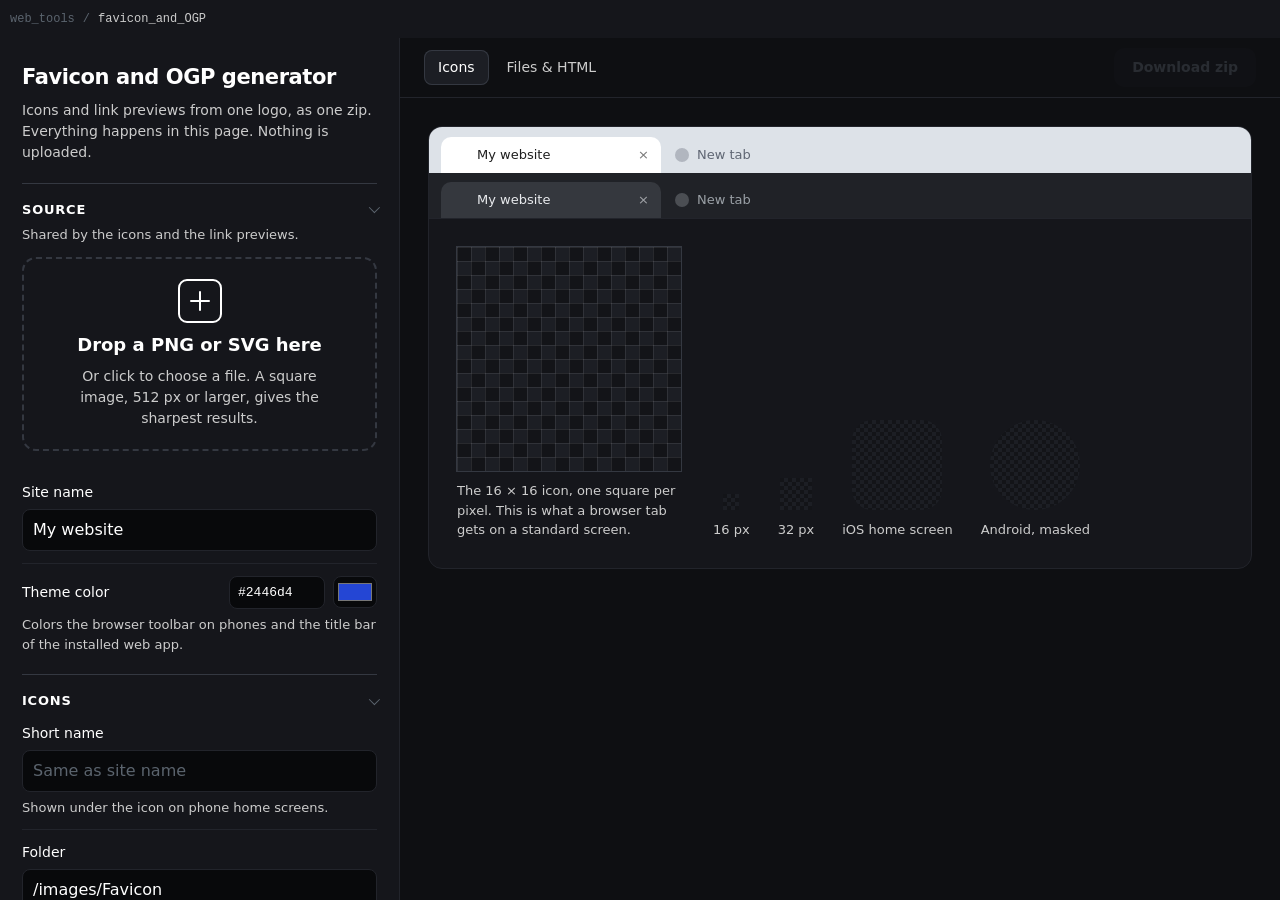
==== commit 02a5805d: "UX impr" ====
--- a/source/favicon_and_OGP/index.html
+++ b/source/favicon_and_OGP/index.html
@@ -38,32 +38,155 @@
 	outline-offset: 2px;
 }
 
-.page {
-	max-width: 1180px;
-	margin: 0 auto;
-	padding: 48px 24px 64px;
-}
-
-.page_header {
-	max-width: 60ch;
-	margin-bottom: 36px;
-}
-
-.page_header h1 {
-	margin: 0 0 8px;
-}
-
-.page_header p {
+/* App layout: settings sidebar on the left, output pane on the right.
+   The layout fills the viewport and each side scrolls on its own. */
+
+.app {
+	display: grid;
+	grid-template-columns: minmax(320px, 400px) minmax(0, 1fr);
+	height: calc(100vh - 38px);
+	height: calc(100dvh - 38px);
+}
+
+.sidebar {
+	overflow-y: auto;
+	padding: 24px 22px 48px;
+	border-right: 1px solid var(--line);
+	background: var(--surface);
+}
+
+.sidebar_header {
+	margin-bottom: 20px;
+}
+
+.sidebar_header h1 {
+	margin: 0 0 6px;
+	font-size: 21px;
+}
+
+.sidebar_header p {
 	margin: 0;
 	color: var(--ink_soft);
-	font-size: 18px;
-}
-
-.workspace {
-	display: grid;
-	grid-template-columns: minmax(280px, 360px) minmax(0, 1fr);
-	gap: 28px;
-	align-items: start;
+	font-size: 14px;
+}
+
+.panel {
+	padding: 4px 0 8px;
+	border-top: 1px solid var(--line_strong);
+}
+
+.panel_title {
+	display: flex;
+	align-items: center;
+	justify-content: space-between;
+	padding: 12px 0;
+	font-size: 13px;
+	font-weight: 600;
+	letter-spacing: 0.06em;
+	text-transform: uppercase;
+	list-style: none;
+	cursor: pointer;
+}
+
+.panel_title::-webkit-details-marker {
+	display: none;
+}
+
+.panel_title::after {
+	content: "";
+	width: 7px;
+	height: 7px;
+	border-right: 1.5px solid var(--ink_faint);
+	border-bottom: 1.5px solid var(--ink_faint);
+	transform: rotate(45deg) translateY(-2px);
+	transition: transform 0.15s;
+}
+
+.panel:not([open]) > .panel_title::after {
+	transform: rotate(-45deg);
+}
+
+.panel_note {
+	margin: -6px 0 12px;
+	color: var(--ink_soft);
+	font-size: 13px;
+}
+
+.output_pane {
+	display: flex;
+	flex-direction: column;
+	min-width: 0;
+	min-height: 0;
+}
+
+.pane_header {
+	display: flex;
+	flex: none;
+	align-items: center;
+	justify-content: space-between;
+	gap: 16px;
+	padding: 10px 24px;
+	border-bottom: 1px solid var(--line);
+	background: var(--page);
+}
+
+.pane_tabs {
+	display: flex;
+	gap: 4px;
+	overflow-x: auto;
+}
+
+.pane_tab {
+	padding: 7px 14px;
+	border: 0;
+	border-radius: 8px;
+	background: transparent;
+	color: var(--ink_soft);
+	font: inherit;
+	font-size: 14px;
+	font-weight: 500;
+	white-space: nowrap;
+	cursor: pointer;
+}
+
+.pane_tab:hover {
+	background: var(--raised);
+	color: var(--ink);
+}
+
+.pane_tab[aria-selected="true"] {
+	background: var(--raised);
+	color: var(--ink);
+	box-shadow: inset 0 0 0 1px var(--line_strong);
+}
+
+.pane_tab[hidden] {
+	display: none;
+}
+
+.pane_header .button_primary {
+	flex: none;
+	padding: 9px 18px;
+	font-size: 14px;
+}
+
+.pane_body {
+	flex: 1;
+	overflow-y: auto;
+	padding: 28px;
+}
+
+.view {
+	max-width: 1100px;
+	margin: 0 auto;
+}
+
+.view[hidden] {
+	display: none;
+}
+
+.view:focus-visible {
+	outline-offset: 6px;
 }
 
 /* Drop zone */
@@ -74,8 +197,8 @@
 	align-items: center;
 	justify-content: center;
 	gap: 8px;
-	min-height: 230px;
-	padding: 24px;
+	min-height: 180px;
+	padding: 20px;
 	border: 2px dashed var(--line_strong);
 	border-radius: 14px;
 	background: var(--surface);
@@ -135,16 +258,6 @@
 }
 
 /* Settings */
-
-.settings {
-	margin-top: 20px;
-}
-
-.settings_title {
-	margin: 0 0 8px;
-	font-size: 15px;
-	font-weight: 600;
-}
 
 .field {
 	display: grid;
@@ -413,43 +526,13 @@
 	border-radius: 50%;
 }
 
-/* Cards below the workspace */
-
-.card {
-	margin-top: 28px;
-	background: var(--surface);
-	border: 1px solid var(--line);
-	border-radius: 14px;
-}
-
-.card_title {
-	margin: 0;
-	font-size: 17px;
-	font-weight: 600;
-}
-
-.card_lede {
-	max-width: 64ch;
-	margin: 4px 0 0;
-	color: var(--ink_soft);
-	font-size: 14px;
-}
-
-/* Social link previews */
-
-.ogp_header {
+/* Link previews */
+
+.ogp_switch {
 	display: flex;
 	align-items: center;
-	justify-content: space-between;
-	gap: 16px;
-	padding: 22px 28px;
-}
-
-.ogp_switch {
-	display: flex;
-	flex: none;
-	align-items: center;
 	gap: 8px;
+	margin-bottom: 8px;
 	font-size: 14px;
 	font-weight: 500;
 	cursor: pointer;
@@ -461,12 +544,7 @@
 	margin: 0;
 }
 
-.ogp_workspace {
-	padding: 24px 28px 28px;
-	border-top: 1px solid var(--line);
-}
-
-.ogp_workspace[hidden] {
+#ogp_fields[hidden] {
 	display: none;
 }
 
@@ -546,9 +624,8 @@
 .checks {
 	display: grid;
 	gap: 8px;
-	margin: 16px 0 0;
-	padding: 16px 0 0;
-	border-top: 1px solid var(--line);
+	margin: 0 0 24px;
+	padding: 0;
 	list-style: none;
 	font-size: 13.5px;
 }
@@ -577,8 +654,23 @@
 	background: var(--ok);
 }
 
+.og_frames {
+	display: grid;
+	grid-template-columns: repeat(auto-fit, minmax(220px, 1fr));
+	gap: 16px;
+	align-items: start;
+}
+
 .og_frame {
 	margin: 0;
+}
+
+.og_frame[hidden] {
+	display: none;
+}
+
+.field .sub_check {
+	margin-top: 10px;
 }
 
 .og_frame canvas {
@@ -729,6 +821,11 @@
 	overflow: hidden;
 	border: 1px solid #2f3336;
 	border-radius: 16px;
+}
+
+/* X crops large card images to about 2:1 in the timeline. */
+.mock .x_card img {
+	aspect-ratio: 2 / 1;
 }
 
 .x_title {
@@ -1008,9 +1105,6 @@
 
 /* Output */
 
-.output {
-	padding: 24px 28px 28px;
-}
 
 .output_title {
 	margin: 0 0 14px;
@@ -1099,7 +1193,7 @@
 }
 
 .actions_hint {
-	flex: 1 1 240px;
+	margin: -6px 0 16px;
 	color: var(--ink_soft);
 	font-size: 14px;
 }
@@ -1117,6 +1211,7 @@
 
 .button_primary:hover {
 	background: var(--ink);
+	color: var(--page);
 	box-shadow: var(--shadow);
 }
 
@@ -1142,13 +1237,7 @@
 }
 
 .snippet {
-	margin-top: 24px;
-}
-
-.snippet summary {
-	font-size: 15px;
-	font-weight: 600;
-	cursor: pointer;
+	margin-top: 32px;
 }
 
 .snippet pre {
@@ -1163,9 +1252,28 @@
 	line-height: 1.6;
 }
 
-@media (max-width: 880px) {
-	.workspace {
-		grid-template-columns: 1fr;
+/* Narrow screens: back to one stacked column that scrolls as a page.
+   The tab bar and download button stay pinned at the top of the output. */
+@media (max-width: 900px) {
+	.app {
+		display: block;
+		height: auto;
+	}
+
+	.sidebar {
+		overflow: visible;
+		border-right: 0;
+		border-bottom: 1px solid var(--line);
+	}
+
+	.pane_header {
+		position: sticky;
+		top: 0;
+		z-index: 1;
+	}
+
+	.pane_body {
+		overflow: visible;
 	}
 
 	.preview_body {
@@ -1174,19 +1282,25 @@
 }
 
 @media (max-width: 520px) {
-	.page {
-		padding-top: 32px;
-	}
-
-	.preview_body,
-	.output,
-	.ogp_workspace {
-		padding: 20px;
-	}
-
-	.ogp_header {
-		align-items: flex-start;
-		padding: 20px;
+	.pane_header,
+	.pane_body,
+	.preview_body {
+		padding-right: 16px;
+		padding-left: 16px;
+	}
+
+	.pane_header {
+		gap: 8px;
+	}
+
+	.pane_tab {
+		padding: 6px 9px;
+		font-size: 13px;
+	}
+
+	.pane_header .button_primary {
+		padding: 8px 12px;
+		font-size: 13px;
 	}
 
 	.file_rows li {
@@ -1211,14 +1325,16 @@
 	<strong>favicon_and_OGP</strong>
 </nav>
 
-<main class="page">
-	<header class="page_header">
-		<h1>Favicon and OGP generator</h1>
-		<p>Drop in a PNG or SVG and download the icon files modern browsers and devices actually use, plus Open Graph tags and a share image if you want them, as one zip. Everything happens in this page. Nothing is uploaded.</p>
-	</header>
-
-	<div class="workspace">
-		<section aria-label="Source image and settings">
+<main class="app">
+	<aside class="sidebar" aria-label="Settings">
+		<header class="sidebar_header">
+			<h1>Favicon and OGP generator</h1>
+			<p>Icons and link previews from one logo, as one zip. Everything happens in this page. Nothing is uploaded.</p>
+		</header>
+
+		<details class="panel" open>
+			<summary class="panel_title">Source</summary>
+			<p class="panel_note">Shared by the icons and the link previews.</p>
 			<label class="drop_zone" id="drop_zone" tabindex="0">
 				<input type="file" id="file_input" accept=".png,.svg,image/png,image/svg+xml" hidden>
 				<svg class="drop_zone_art" width="44" height="44" viewBox="0 0 44 44" aria-hidden="true">
@@ -1231,145 +1347,100 @@
 			</label>
 			<p class="status" id="source_status" role="status"></p>
 
-			<div class="settings">
-				<h2 class="settings_title">Settings</h2>
-
-				<div class="field">
-					<label for="site_name_input">Site name</label>
-					<input type="text" id="site_name_input" value="My website" autocomplete="off">
+			<div class="field field_first">
+				<label for="site_name_input">Site name</label>
+				<input type="text" id="site_name_input" value="My website" autocomplete="off">
+			</div>
+
+			<div class="field">
+				<div class="field_row">
+					<label for="theme_color_input">Theme color</label>
+					<span class="color_control">
+						<input type="text" id="theme_color_hex" aria-label="Theme color hex value" aria-describedby="theme_color_error" maxlength="7" spellcheck="false" autocomplete="off">
+						<input type="color" id="theme_color_input" value="#2446d4">
+					</span>
 				</div>
-
-				<div class="field">
-					<label for="short_name_input">Short name</label>
-					<input type="text" id="short_name_input" placeholder="Same as site name" autocomplete="off">
-					<p class="field_note">Shown under the icon on phone home screens.</p>
+				<p class="field_error" id="theme_color_error" hidden>Enter a hex value like #2446d4 or #fff.</p>
+				<p class="field_note">Colors the browser toolbar on phones and the title bar of the installed web app.</p>
+			</div>
+		</details>
+
+		<details class="panel" open data-tab="icons">
+			<summary class="panel_title">Icons</summary>
+			<div class="field field_first">
+				<label for="short_name_input">Short name</label>
+				<input type="text" id="short_name_input" placeholder="Same as site name" autocomplete="off">
+				<p class="field_note">Shown under the icon on phone home screens.</p>
+			</div>
+
+			<div class="field">
+				<label for="folder_input">Folder</label>
+				<input type="text" id="folder_input" value="/images/Favicon" spellcheck="false" autocomplete="off">
+				<p class="field_note">Where the icons live on your site.</p>
+			</div>
+
+			<div class="field">
+				<label for="file_prefix_input">File name</label>
+				<input type="text" id="file_prefix_input" value="logo" spellcheck="false" autocomplete="off">
+				<p class="field_note" id="file_prefix_note"></p>
+			</div>
+
+			<div class="field">
+				<label class="check_row">
+					<input type="checkbox" id="ico_at_root_input" checked>
+					Keep the ICO as /favicon.ico
+				</label>
+				<p class="field_note">Recommended. Browsers showing non-HTML pages, like PDFs, and tools like RSS readers request /favicon.ico directly without reading your HTML. Untick to name it like the other files.</p>
+			</div>
+
+			<div class="field">
+				<div class="field_row">
+					<label for="background_color_input">Background color</label>
+					<span class="color_control">
+						<input type="text" id="background_color_hex" aria-label="Background color hex value" aria-describedby="background_color_error" maxlength="7" spellcheck="false" autocomplete="off">
+						<input type="color" id="background_color_input" value="#ffffff">
+					</span>
 				</div>
-
-				<div class="field">
-					<label for="folder_input">Folder</label>
-					<input type="text" id="folder_input" value="/images/Favicon" spellcheck="false" autocomplete="off">
-					<p class="field_note">Where the icons live on your site.</p>
+				<p class="field_error" id="background_color_error" hidden>Enter a hex value like #ffffff or #fff.</p>
+				<label class="check_row">
+					<input type="checkbox" id="transparent_input" checked>
+					Keep the favicon and web app icons transparent
+				</label>
+				<p class="field_note">Apple and maskable Android icons always use this color, because those platforms don't support transparency.</p>
+			</div>
+
+			<div class="field">
+				<div class="field_row">
+					<label for="padding_input">Padding</label>
+					<span class="field_value" id="padding_value"></span>
 				</div>
-
-				<div class="field">
-					<label for="file_prefix_input">File name</label>
-					<input type="text" id="file_prefix_input" value="logo" spellcheck="false" autocomplete="off">
-					<p class="field_note" id="file_prefix_note"></p>
+				<input type="range" id="padding_input" min="0" max="25" step="1" value="0">
+			</div>
+
+			<div class="field">
+				<div class="field_row">
+					<label for="radius_input">Corner radius</label>
+					<span class="field_value" id="radius_value"></span>
 				</div>
-
-				<div class="field">
-					<label class="check_row">
-						<input type="checkbox" id="ico_at_root_input" checked>
-						Keep the ICO as /favicon.ico
-					</label>
-					<p class="field_note">Recommended. Browsers showing non-HTML pages, like PDFs, and tools like RSS readers request /favicon.ico directly without reading your HTML. Untick to name it like the other files.</p>
-				</div>
-
-				<div class="field">
-					<div class="field_row">
-						<label for="theme_color_input">Theme color</label>
-						<span class="color_control">
-							<input type="text" id="theme_color_hex" aria-label="Theme color hex value" aria-describedby="theme_color_error" maxlength="7" spellcheck="false" autocomplete="off">
-							<input type="color" id="theme_color_input" value="#2446d4">
-						</span>
-					</div>
-					<p class="field_error" id="theme_color_error" hidden>Enter a hex value like #2446d4 or #fff.</p>
-					<p class="field_note">Colors the browser toolbar on phones and the title bar of the installed web app.</p>
-				</div>
-
-				<div class="field">
-					<div class="field_row">
-						<label for="background_color_input">Background color</label>
-						<span class="color_control">
-							<input type="text" id="background_color_hex" aria-label="Background color hex value" aria-describedby="background_color_error" maxlength="7" spellcheck="false" autocomplete="off">
-							<input type="color" id="background_color_input" value="#ffffff">
-						</span>
-					</div>
-					<p class="field_error" id="background_color_error" hidden>Enter a hex value like #ffffff or #fff.</p>
-					<label class="check_row">
-						<input type="checkbox" id="transparent_input" checked>
-						Keep the favicon and web app icons transparent
-					</label>
-					<p class="field_note">Apple and maskable Android icons always use this color, because those platforms don't support transparency.</p>
-				</div>
-
-				<div class="field">
-					<div class="field_row">
-						<label for="padding_input">Padding</label>
-						<span class="field_value" id="padding_value"></span>
-					</div>
-					<input type="range" id="padding_input" min="0" max="25" step="1" value="0">
-				</div>
-
-				<div class="field">
-					<div class="field_row">
-						<label for="radius_input">Corner radius</label>
-						<span class="field_value" id="radius_value"></span>
-					</div>
-					<input type="range" id="radius_input" min="0" max="50" step="1" value="0">
-					<p class="field_note" id="radius_note">Turn off transparency to round the background.</p>
-				</div>
+				<input type="range" id="radius_input" min="0" max="50" step="1" value="0">
+				<p class="field_note" id="radius_note">Turn off transparency to round the background.</p>
 			</div>
-		</section>
-
-		<section class="preview" aria-label="Icon preview">
-			<div class="tab_strip tab_strip_light" aria-hidden="true">
-				<div class="tab tab_active">
-					<canvas class="tab_icon" width="32" height="32"></canvas>
-					<span class="tab_title"></span>
-					<span class="tab_close">×</span>
-				</div>
-				<div class="tab tab_inactive">
-					<span class="tab_placeholder"></span>
-					<span class="tab_title">New tab</span>
-				</div>
-			</div>
-			<div class="tab_strip tab_strip_dark" aria-hidden="true">
-				<div class="tab tab_active">
-					<canvas class="tab_icon" width="32" height="32"></canvas>
-					<span class="tab_title"></span>
-					<span class="tab_close">×</span>
-				</div>
-				<div class="tab tab_inactive">
-					<span class="tab_placeholder"></span>
-					<span class="tab_title">New tab</span>
-				</div>
-			</div>
-
-			<div class="preview_body">
-				<figure class="zoom">
-					<div class="zoom_frame">
-						<canvas id="zoom_canvas" width="16" height="16"></canvas>
-					</div>
-					<figcaption>The 16 × 16 icon, one square per pixel. This is what a browser tab gets on a standard screen.</figcaption>
-				</figure>
-				<div class="ladder" id="ladder"></div>
-			</div>
-
-		</section>
-	</div>
-
-	<section class="card ogp_panel" aria-labelledby="ogp_heading">
-		<div class="ogp_header">
-			<div>
-				<h2 class="card_title" id="ogp_heading">Social link previews</h2>
-				<p class="card_lede">Open Graph tags and a 1200 × 630 image, so a link to your site shows a title, description and picture in chats, feeds and search results.</p>
-			</div>
+		</details>
+
+		<details class="panel" open data-tab="links">
+			<summary class="panel_title">Link previews</summary>
 			<label class="check_row ogp_switch">
 				<input type="checkbox" id="ogp_toggle">
-				Include
+				Include Open Graph tags and share images
 			</label>
-		</div>
-
-		<div class="workspace ogp_workspace" id="ogp_workspace" hidden>
-			<section aria-label="Link preview settings">
+			<div id="ogp_fields" hidden>
 				<div class="field field_first">
 					<div class="field_row">
 						<label for="page_title_input">Page title</label>
 						<span class="field_value" id="page_title_count"></span>
 					</div>
 					<input type="text" id="page_title_input" placeholder="Same as site name" autocomplete="off">
-					<p class="field_note">Used for the title tag, og:title and the browser tab above.</p>
+					<p class="field_note">Used for the title tag, og:title and the browser tab in the Icons view.</p>
 				</div>
 
 				<div class="field">
@@ -1411,32 +1482,98 @@
 							<option value="split">Logo beside text</option>
 							<option value="text">Text first</option>
 						</select>
-						<p class="field_note">Uses your logo, site name and theme color from above.</p>
+						<p class="field_note">Uses the logo, site name and theme color from Source.</p>
 					</div>
 
 					<div id="og_upload_controls" hidden>
 						<label class="drop_zone drop_zone_small" id="og_drop_zone" tabindex="0">
 							<input type="file" id="og_file_input" accept=".png,.jpg,.jpeg,.webp,image/png,image/jpeg,image/webp" hidden>
 							<span class="drop_zone_title" id="og_drop_title">Drop a PNG, JPG or WebP</span>
-							<span class="drop_zone_hint">Or click to choose. 1200 × 630 fits without cropping.</span>
+							<span class="drop_zone_hint">Or click to choose. 1200 × 630 or larger. It is cropped from the center to fit each size.</span>
 						</label>
 					</div>
+
+					<label class="check_row sub_check">
+						<input type="checkbox" id="x_image_input" checked>
+						Separate 1600 × 900 image for X
+					</label>
+					<p class="field_note">Linked with twitter:image. Without it, X uses the 1200 × 630 image.</p>
 				</div>
 
 				<div class="field">
 					<label for="og_alt_input">Image description</label>
-					<input type="text" id="og_alt_input" placeholder="What the image shows" autocomplete="off">
-					<p class="field_note">Written to og:image:alt for screen readers.</p>
+					<input type="text" id="og_alt_input" placeholder="Logo on a blue background" autocomplete="off">
+					<p class="field_note">Describe what is in the picture, not a slogan. Screen readers read it out. Written to og:image:alt and twitter:image:alt.</p>
 				</div>
 
+				<div class="field">
+					<label for="locale_input">Language and region</label>
+					<input type="text" id="locale_input" placeholder="en_US, optional" spellcheck="false" autocomplete="off">
+					<p class="field_note">Written to og:locale. Language, underscore, country.</p>
+				</div>
+			</div>
+		</details>
+	</aside>
+
+	<section class="output_pane" aria-label="Output">
+		<div class="pane_header">
+			<div class="pane_tabs" role="tablist" aria-label="Output views">
+				<button type="button" class="pane_tab" role="tab" id="tab_icons" aria-controls="view_icons" aria-selected="true" data-tab="icons">Icons</button>
+				<button type="button" class="pane_tab" role="tab" id="tab_links" aria-controls="view_links" aria-selected="false" tabindex="-1" data-tab="links" hidden>Link previews</button>
+				<button type="button" class="pane_tab" role="tab" id="tab_files" aria-controls="view_files" aria-selected="false" tabindex="-1" data-tab="files">Files &amp; HTML</button>
+			</div>
+			<button type="button" class="button_primary" id="download_button" title="Add a logo in Source first" disabled>Download zip</button>
+		</div>
+
+		<div class="pane_body">
+			<div class="view preview" role="tabpanel" id="view_icons" aria-labelledby="tab_icons" tabindex="0">
+				<div class="tab_strip tab_strip_light" aria-hidden="true">
+					<div class="tab tab_active">
+						<canvas class="tab_icon" width="32" height="32"></canvas>
+						<span class="tab_title"></span>
+						<span class="tab_close">×</span>
+					</div>
+					<div class="tab tab_inactive">
+						<span class="tab_placeholder"></span>
+						<span class="tab_title">New tab</span>
+					</div>
+				</div>
+				<div class="tab_strip tab_strip_dark" aria-hidden="true">
+					<div class="tab tab_active">
+						<canvas class="tab_icon" width="32" height="32"></canvas>
+						<span class="tab_title"></span>
+						<span class="tab_close">×</span>
+					</div>
+					<div class="tab tab_inactive">
+						<span class="tab_placeholder"></span>
+						<span class="tab_title">New tab</span>
+					</div>
+				</div>
+
+				<div class="preview_body">
+					<figure class="zoom">
+						<div class="zoom_frame">
+							<canvas id="zoom_canvas" width="16" height="16"></canvas>
+						</div>
+						<figcaption>The 16 × 16 icon, one square per pixel. This is what a browser tab gets on a standard screen.</figcaption>
+					</figure>
+					<div class="ladder" id="ladder"></div>
+				</div>
+			</div>
+
+			<div class="view" role="tabpanel" id="view_links" aria-labelledby="tab_links" tabindex="0" hidden>
 				<ul class="checks" id="checks" aria-live="polite"></ul>
-			</section>
-
-			<section aria-label="Link previews">
-				<figure class="og_frame">
-					<canvas id="og_canvas" width="1200" height="630"></canvas>
-					<figcaption id="og_caption"></figcaption>
-				</figure>
+
+				<div class="og_frames">
+					<figure class="og_frame">
+						<canvas id="og_canvas" width="1200" height="630"></canvas>
+						<figcaption id="og_caption"></figcaption>
+					</figure>
+					<figure class="og_frame" id="x_frame">
+						<canvas id="x_canvas" width="1600" height="900"></canvas>
+						<figcaption id="x_caption"></figcaption>
+					</figure>
+				</div>
 
 				<div class="platform_grid" id="platform_grid">
 					<article class="platform">
@@ -1458,7 +1595,7 @@
 						<h3 class="platform_name">X</h3>
 						<div class="mock mock_x">
 							<div class="x_card">
-								<img data-bind="image" alt="">
+								<img data-bind="x_image" alt="">
 								<span class="x_title one_line" data-bind="title"></span>
 							</div>
 							<div class="x_from">From <span data-bind="domain"></span></div>
@@ -1564,22 +1701,20 @@
 				</div>
 
 				<p class="field_note preview_note">Close approximations. Each app changes its layout from time to time, and caches a link's preview once it has fetched it. After you publish changes, refresh the cache with the <a href="https://developers.facebook.com/tools/debug/" target="_blank" rel="noopener">Facebook Sharing Debugger</a> or <a href="https://www.linkedin.com/post-inspector/" target="_blank" rel="noopener">LinkedIn Post Inspector</a>.</p>
-			</section>
+			</div>
+
+			<div class="view output" role="tabpanel" id="view_files" aria-labelledby="tab_files" tabindex="0" hidden>
+				<h2 class="output_title">Files in the zip</h2>
+				<p class="actions_hint" id="download_hint">Add a logo in Source to enable the download.</p>
+				<div id="file_groups"></div>
+
+				<div class="snippet">
+					<h2 class="output_title">HTML for your page's head</h2>
+					<pre><code id="snippet_code"></code></pre>
+					<button type="button" class="button_secondary" id="copy_button">Copy HTML</button>
+				</div>
+			</div>
 		</div>
-	</section>
-
-	<section class="card output" aria-labelledby="output_heading">
-		<h2 class="output_title" id="output_heading">Files in the zip</h2>
-		<div id="file_groups"></div>
-		<div class="actions">
-			<button type="button" class="button_primary" id="download_button" disabled>Download zip</button>
-			<span class="actions_hint" id="download_hint">Add an image to enable the download.</span>
-		</div>
-		<details class="snippet">
-			<summary>HTML for your page's head</summary>
-			<pre><code id="snippet_code"></code></pre>
-			<button type="button" class="button_secondary" id="copy_button">Copy HTML</button>
-		</details>
 	</section>
 </main>
 
@@ -1617,7 +1752,10 @@
 const snippet_code = document.getElementById('snippet_code');
 const copy_button = document.getElementById('copy_button');
 const ogp_toggle = document.getElementById('ogp_toggle');
-const ogp_workspace = document.getElementById('ogp_workspace');
+const ogp_fields = document.getElementById('ogp_fields');
+const sidebar = document.querySelector('.sidebar');
+const pane_tabs = document.querySelectorAll('.pane_tab');
+const tab_links = document.getElementById('tab_links');
 const page_title_input = document.getElementById('page_title_input');
 const page_title_count = document.getElementById('page_title_count');
 const description_input = document.getElementById('description_input');
@@ -1634,6 +1772,11 @@
 const og_alt_input = document.getElementById('og_alt_input');
 const og_canvas = document.getElementById('og_canvas');
 const og_caption = document.getElementById('og_caption');
+const x_image_input = document.getElementById('x_image_input');
+const x_frame = document.getElementById('x_frame');
+const x_canvas = document.getElementById('x_canvas');
+const x_caption = document.getElementById('x_caption');
+const locale_input = document.getElementById('locale_input');
 const checks_list = document.getElementById('checks');
 const platform_grid = document.getElementById('platform_grid');
 const bound_elements = platform_grid.querySelectorAll('[data-bind]');
@@ -1653,16 +1796,28 @@
 
 // Open Graph image state. The canvas is redrawn on every change, but encoding it to a file
 // is slower, so that waits until typing pauses. The encoded file feeds the platform previews.
-const og_width = 1200;
-const og_height = 630;
+// Layouts are designed at 630 px tall and scaled, so every size shares the same drawing code.
+const og_design_height = 630;
 const og_font_family = 'system-ui, -apple-system, "Segoe UI", Roboto, Helvetica, Arial, sans-serif';
 // WhatsApp is known to skip preview images above roughly this size.
 const og_size_limit = 300 * 1024;
 let og_upload = null;
-let og_blob_url = '';
-let og_byte_size = 0;
 let og_encode_timer = 0;
 let og_encoding = false;
+
+// Every share image the tool makes. blob_url and byte_size are filled in after encoding.
+const share_images = [
+	{ id: 'og_image', width: 1200, height: 630, canvas: og_canvas, caption: og_caption, blob_url: '', byte_size: 0 },
+	{ id: 'x_image', width: 1600, height: 900, canvas: x_canvas, caption: x_caption, blob_url: '', byte_size: 0 }
+];
+
+function find_share_image(id) {
+	return share_images.find((image) => image.id === id);
+}
+
+function is_share_image_enabled(image, settings) {
+	return image.id === 'og_image' || settings.ogp.x_image;
+}
 
 /* ---------- Output plan ---------- */
 
@@ -1716,7 +1871,8 @@
 		optional: false,
 		description: 'The picture chats, feeds and search results show next to a link to your site.',
 		files: [
-			{ id: 'og_image', type: 'og_image', note: '1200 × 630, linked with og:image' }
+			{ id: 'og_image', type: 'share_image', suffix: '_OGP_1200x630.', note: '1200 × 630, linked with og:image' },
+			{ id: 'x_image', type: 'share_image', suffix: '_OGP_1600x900.', note: '1600 × 900, linked with twitter:image' }
 		]
 	}
 ];
@@ -1729,8 +1885,18 @@
 	{ width: 180, height: 180, display_width: 90, style_key: 'maskable', shape: 'circle', caption: 'Android, masked' }
 ];
 
-function get_group_files(group) {
-	return group.files.filter((file) => file.type !== 'svg' || source_is_svg);
+function is_file_enabled(file, settings) {
+	if (file.type === 'svg') {
+		return source_is_svg;
+	}
+	if (file.type === 'share_image') {
+		return is_share_image_enabled(find_share_image(file.id), settings);
+	}
+	return true;
+}
+
+function get_group_files(group, settings) {
+	return group.files.filter((file) => is_file_enabled(file, settings));
 }
 
 function find_group(key) {
@@ -1767,7 +1933,7 @@
 	if (file.type === 'ico' && settings.ico_at_root) {
 		return 'favicon.ico';
 	}
-	const suffix = file.type === 'og_image' ? '_og_1200x630.' + settings.ogp.extension : file.suffix;
+	const suffix = file.type === 'share_image' ? file.suffix + settings.ogp.extension : file.suffix;
 	const file_name = file.fixed_name || settings.file_prefix + suffix;
 	if (settings.folder === '') {
 		return file_name;
@@ -1808,7 +1974,30 @@
 	};
 }
 
-// Adds https:// when the scheme is missing, so "example.com/blog" still works. Returns a URL or null.
+// new URL() lowercases the host. Hosts are case-insensitive, so "MySite.com" and "mysite.com"
+// are the same address, but people write them styled. This keeps the host exactly as typed
+// whenever it only differs from the parsed one by case.
+function get_typed_host(candidate, url) {
+	const after_scheme = candidate.slice(candidate.indexOf('//') + 2);
+	const authority = after_scheme.split(/[/?#]/)[0];
+	const host = authority.slice(authority.lastIndexOf('@') + 1);
+	return host.toLowerCase() === url.host ? host : url.host;
+}
+
+// Returns the page address parts used everywhere else. The URL object does the validation and
+// encoding. The strings keep the typed casing of the host.
+function make_page_url(url, host) {
+	const origin = url.protocol + '//' + host;
+	return {
+		url: url,
+		protocol: url.protocol,
+		host: host,
+		origin: origin,
+		href: origin + url.pathname + url.search + url.hash
+	};
+}
+
+// Adds https:// when the scheme is missing, so "example.com/blog" still works. Returns page URL parts or null.
 function parse_page_url(value) {
 	const text = value.trim();
 	if (text === '') {
@@ -1820,7 +2009,7 @@
 		if ((url.protocol !== 'https:' && url.protocol !== 'http:') || !url.hostname.includes('.')) {
 			return null;
 		}
-		return url;
+		return make_page_url(url, get_typed_host(candidate, url));
 	} catch (error) {
 		return null;
 	}
@@ -1833,6 +2022,15 @@
 		return '';
 	}
 	return /^[A-Za-z0-9_]{1,15}$/.test(text) ? '@' + text : null;
+}
+
+// Accepts "en_US" or "en-us" and returns "en_US". Returns "" when empty, or null when invalid.
+function normalize_locale(value) {
+	const match = /^([a-z]{2,3})[_-]([a-z]{2})$/i.exec(value.trim());
+	if (value.trim() === '') {
+		return '';
+	}
+	return match ? match[1].toLowerCase() + '_' + match[2].toUpperCase() : null;
 }
 
 function read_ogp_settings(site_name) {
@@ -1848,8 +2046,10 @@
 		url_text: page_url_input.value.trim(),
 		page_url: page_url,
 		// Placeholder so the snippet stays readable before a URL is entered. The checks flag it.
-		effective_url: page_url || new URL('https://example.com/'),
+		effective_url: page_url || make_page_url(new URL('https://example.com/'), 'example.com'),
 		x_handle: normalize_x_handle(x_handle_input.value),
+		x_image: x_image_input.checked,
+		locale: normalize_locale(locale_input.value),
 		selected_mode: selected_mode,
 		image_mode: image_mode,
 		layout: og_layout_input.value,
@@ -2037,10 +2237,10 @@
 
 	for (const group of output_groups) {
 		const included = settings.groups[group.key];
-		const files = get_group_files(group);
+		const files = get_group_files(group, settings);
 
 		for (const file of group.files) {
-			file.row.hidden = file.type === 'svg' && !source_is_svg;
+			file.row.hidden = !is_file_enabled(file, settings);
 			file.name_element.textContent = '/' + get_file_path(file, settings);
 		}
 
@@ -2083,12 +2283,21 @@
 
 	const total_files = update_file_groups(settings);
 	snippet_code.textContent = build_head_snippet(settings);
-	ogp_workspace.hidden = !settings.ogp.enabled;
+	ogp_fields.hidden = !settings.ogp.enabled;
+	tab_links.hidden = !settings.ogp.enabled;
+	if (!settings.ogp.enabled && active_tab === 'links') {
+		select_tab('icons', false);
+	}
 	og_design_controls.hidden = settings.ogp.selected_mode !== 'design';
 	og_upload_controls.hidden = settings.ogp.selected_mode !== 'upload';
 
 	if (settings.ogp.enabled) {
-		draw_og_image(og_canvas.getContext('2d'), settings);
+		for (const image of share_images) {
+			if (is_share_image_enabled(image, settings)) {
+				draw_og_image(image.canvas.getContext('2d'), settings, image.width, image.height);
+			}
+		}
+		x_frame.hidden = !settings.ogp.x_image;
 		schedule_og_encode();
 		update_ogp_panel(settings);
 	}
@@ -2198,12 +2407,18 @@
 	return total + gap * Math.max(0, visible.length - 1);
 }
 
-function draw_og_design(context, settings) {
+// Draws in a layout space 630 units tall. Wider images get a wider layout space,
+// so 1600 × 900 becomes 1120 × 630 units scaled up, with the same type sizes relative to height.
+function draw_og_design(context, settings, pixel_width, pixel_height) {
 	const ogp = settings.ogp;
 	const ink = get_ink_colors(settings.theme_color);
 	const has_logo = Boolean(source_image);
 	const margin = 88;
-
+	const scale = pixel_height / og_design_height;
+	const og_width = pixel_width / scale;
+	const og_height = og_design_height;
+
+	context.setTransform(scale, 0, 0, scale, 0, 0);
 	context.fillStyle = settings.theme_color;
 	context.fillRect(0, 0, og_width, og_height);
 
@@ -2272,7 +2487,7 @@
 }
 
 // Uploaded images are scaled to cover 1200 × 630 and cropped from the center, like the platforms do.
-function draw_og_upload(context) {
+function draw_og_upload(context, og_width, og_height) {
 	const scale = Math.max(og_width / og_upload.width, og_height / og_upload.height);
 	const width = og_upload.width * scale;
 	const height = og_upload.height * scale;
@@ -2283,20 +2498,22 @@
 	context.drawImage(og_upload.image, (og_width - width) / 2, (og_height - height) / 2, width, height);
 }
 
-function draw_og_image(context, settings) {
-	context.clearRect(0, 0, og_width, og_height);
+function draw_og_image(context, settings, width, height) {
+	context.setTransform(1, 0, 0, 1, 0, 0);
+	context.clearRect(0, 0, width, height);
 	if (settings.ogp.image_mode === 'upload') {
-		draw_og_upload(context);
+		draw_og_upload(context, width, height);
 	} else {
-		draw_og_design(context, settings);
-	}
-}
-
-function render_og_canvas(settings) {
+		draw_og_design(context, settings, width, height);
+	}
+	context.setTransform(1, 0, 0, 1, 0, 0);
+}
+
+function render_og_canvas(settings, image) {
 	const canvas = document.createElement('canvas');
-	canvas.width = og_width;
-	canvas.height = og_height;
-	draw_og_image(canvas.getContext('2d'), settings);
+	canvas.width = image.width;
+	canvas.height = image.height;
+	draw_og_image(canvas.getContext('2d'), settings, image.width, image.height);
 	return canvas;
 }
 
@@ -2323,18 +2540,23 @@
 	if (!settings.ogp.enabled) {
 		return;
 	}
-	let blob;
-	try {
-		blob = await canvas_to_blob(og_canvas, settings.ogp.mime);
-	} catch (error) {
-		og_caption.textContent = 'The preview image could not be built: ' + error.message;
-		return;
-	}
-	if (og_blob_url) {
-		URL.revokeObjectURL(og_blob_url);
-	}
-	og_blob_url = URL.createObjectURL(blob);
-	og_byte_size = blob.size;
+	for (const image of share_images) {
+		if (!is_share_image_enabled(image, settings)) {
+			continue;
+		}
+		let blob;
+		try {
+			blob = await canvas_to_blob(image.canvas, settings.ogp.mime);
+		} catch (error) {
+			image.caption.textContent = 'The preview image could not be built: ' + error.message;
+			return;
+		}
+		if (image.blob_url) {
+			URL.revokeObjectURL(image.blob_url);
+		}
+		image.blob_url = URL.createObjectURL(blob);
+		image.byte_size = blob.size;
+	}
 	og_encoding = false;
 	update_ogp_panel(read_settings());
 }
@@ -2344,9 +2566,9 @@
 }
 
 // "https://example.com/blog/post" becomes "https://example.com › blog › post", like Google shows it.
-function get_display_url(url) {
-	const segments = url.pathname.split('/').filter((segment) => segment !== '');
-	return [url.origin].concat(segments.map((segment) => decodeURIComponent(segment))).join(' › ');
+function get_display_url(page_url) {
+	const segments = page_url.url.pathname.split('/').filter((segment) => segment !== '');
+	return [page_url.origin].concat(segments.map((segment) => decodeURIComponent(segment))).join(' › ');
 }
 
 function get_preview_values(settings) {
@@ -2360,10 +2582,12 @@
 		title: ogp.title,
 		description: ogp.description,
 		site_name: settings.site_name,
-		domain: url.hostname.replace(/^www\./, ''),
+		domain: url.host.replace(/^www\./i, ''),
 		display_url: get_display_url(url),
 		url: url.href,
-		image: og_blob_url,
+		image: find_share_image('og_image').blob_url,
+		// X shows twitter:image when it is set, and falls back to og:image when it is not.
+		x_image: find_share_image(ogp.x_image ? 'x_image' : 'og_image').blob_url,
 		favicon: favicon
 	};
 }
@@ -2399,8 +2623,8 @@
 		add('warn', 'The page URL uses http. Some apps skip images that are not served over https.');
 	}
 
-	if (ogp.title_input === '') {
-		add('note', 'No page title, so the site name is used.');
+	if (ogp.title.toLowerCase() === settings.site_name.toLowerCase()) {
+		add('note', 'The title is only the site name. A short descriptor after it, like "' + settings.site_name + ' – what the page is", makes shared links clearer.');
 	} else if (ogp.title.length > 60) {
 		add('warn', 'Google often cuts titles longer than about 60 characters. This one has ' + ogp.title.length + '.');
 	}
@@ -2423,15 +2647,28 @@
 	}
 	if (ogp.image_mode === 'upload') {
 		const ratio = og_upload.width / og_upload.height;
-		if (Math.abs(ratio - og_width / og_height) > 0.02) {
-			add('note', 'Your image is ' + og_upload.width + ' × ' + og_upload.height + ', so its edges are cropped to fit 1200 × 630.');
-		}
-		if (og_upload.width < og_width) {
-			add('warn', 'Your image is narrower than 1200 px, so it will look soft on large cards.');
-		}
-	}
-	if (!og_encoding && og_byte_size > og_size_limit) {
-		add('warn', 'The image is ' + format_kb(og_byte_size) + '. WhatsApp may skip preview images larger than about 300 KB.');
+		for (const image of share_images) {
+			if (!is_share_image_enabled(image, settings)) {
+				continue;
+			}
+			if (Math.abs(ratio - image.width / image.height) > 0.02) {
+				add('note', 'Your image is ' + og_upload.width + ' × ' + og_upload.height + ', so its edges are cropped to fit ' + image.width + ' × ' + image.height + '.');
+			}
+		}
+		const widest = ogp.x_image ? 1600 : 1200;
+		if (og_upload.width < widest) {
+			add('warn', 'Your image is narrower than ' + widest + ' px, so it will look soft on large cards.');
+		}
+	}
+	const og_image_size = find_share_image('og_image').byte_size;
+	if (!og_encoding && og_image_size > og_size_limit) {
+		add('warn', 'The 1200 × 630 image is ' + format_kb(og_image_size) + '. WhatsApp may skip preview images larger than about 300 KB.');
+	}
+	if (ogp.x_image) {
+		add('note', 'X crops large card images to about 2:1, so the top and bottom edges of the 1600 × 900 image are cut off in the timeline. Keep important content away from them.');
+	}
+	if (ogp.locale === null) {
+		add('warn', 'The language and region is not valid. Use a form like en_US or de_DE.');
 	}
 
 	if (ogp.alt === '') {
@@ -2453,7 +2690,10 @@
 	description_count.classList.toggle('is_over', ogp.description.length > 160);
 
 	const format = ogp.extension.toUpperCase();
-	og_caption.textContent = og_encoding || !og_byte_size ? '1200 × 630 ' + format : '1200 × 630 ' + format + ', ' + format_kb(og_byte_size);
+	for (const image of share_images) {
+		const label = image.width + ' × ' + image.height + ' ' + format + (image.id === 'x_image' ? ' for X' : '');
+		image.caption.textContent = og_encoding || !image.byte_size ? label : label + ', ' + format_kb(image.byte_size);
+	}
 
 	checks_list.replaceChildren(...build_checks(settings).map((check) => {
 		const item = document.createElement('li');
@@ -2614,6 +2854,7 @@
 	drop_zone_thumb.src = source_object_url;
 	drop_zone_title.textContent = 'Drop another file to replace it';
 	download_button.disabled = false;
+	download_button.removeAttribute('title');
 	schedule_render();
 }
 
@@ -2637,6 +2878,61 @@
 	og_drop_zone.classList.add('has_source');
 	og_drop_title.textContent = file.name + ', ' + og_upload.width + ' × ' + og_upload.height + '. Drop another to replace it.';
 	schedule_render();
+}
+
+/* ---------- Output tabs ---------- */
+
+// Follows the WAI-ARIA tabs pattern: only the selected tab is in the Tab order,
+// and the arrow keys move between tabs.
+let active_tab = 'icons';
+
+function get_visible_tabs() {
+	return Array.from(pane_tabs).filter((tab) => !tab.hidden);
+}
+
+function select_tab(name, move_focus) {
+	for (const tab of pane_tabs) {
+		const is_active = tab.dataset.tab === name;
+		tab.setAttribute('aria-selected', String(is_active));
+		tab.tabIndex = is_active ? 0 : -1;
+		document.getElementById(tab.getAttribute('aria-controls')).hidden = !is_active;
+		if (is_active && move_focus) {
+			tab.focus();
+		}
+	}
+	active_tab = name;
+}
+
+function handle_tab_keys(event) {
+	const tabs = get_visible_tabs();
+	const index = tabs.indexOf(event.currentTarget);
+	let next = null;
+	if (event.key === 'ArrowRight') {
+		next = tabs[(index + 1) % tabs.length];
+	} else if (event.key === 'ArrowLeft') {
+		next = tabs[(index - 1 + tabs.length) % tabs.length];
+	} else if (event.key === 'Home') {
+		next = tabs[0];
+	} else if (event.key === 'End') {
+		next = tabs[tabs.length - 1];
+	}
+	if (next) {
+		event.preventDefault();
+		select_tab(next.dataset.tab, true);
+	}
+}
+
+// Editing a sidebar section shows its result: the Icons section opens the Icons view,
+// the Link previews section opens the Link previews view. Source is shared, so it changes nothing.
+function follow_sidebar_focus(event) {
+	const section = event.target.closest('[data-tab]');
+	if (!section || section.dataset.tab === active_tab) {
+		return;
+	}
+	const tab = Array.from(pane_tabs).find((item) => item.dataset.tab === section.dataset.tab);
+	if (tab && !tab.hidden) {
+		select_tab(tab.dataset.tab, false);
+	}
 }
 
 /* ---------- Text files ---------- */
@@ -2673,6 +2969,14 @@
 	return '<meta ' + attribute + '="' + key + '" content="' + escape_html(value) + '">';
 }
 
+// Platforms fetch images from their own servers, so image tags need a full URL, not a path.
+// The URL object encodes the path; the origin string keeps the typed host casing.
+function get_absolute_url(id, settings) {
+	const page_url = settings.ogp.effective_url;
+	const file_url = new URL(get_file_url(id, settings), page_url.url.origin);
+	return page_url.origin + file_url.pathname;
+}
+
 function build_head_snippet(settings) {
 	const ogp = settings.ogp;
 	const lines = [];
@@ -2702,11 +3006,13 @@
 	lines.push('<meta name="theme-color" content="' + settings.theme_color + '">');
 
 	if (ogp.enabled) {
-		// Platforms fetch the image from their own servers, so it needs a full URL, not a path.
-		const image_url = new URL(get_file_url('og_image', settings), ogp.effective_url.origin).href;
+		const image_url = get_absolute_url('og_image', settings);
 		lines.push('');
 		lines.push(meta_tag('property', 'og:type', 'website'));
 		lines.push(meta_tag('property', 'og:site_name', settings.site_name));
+		if (ogp.locale) {
+			lines.push(meta_tag('property', 'og:locale', ogp.locale));
+		}
 		lines.push(meta_tag('property', 'og:title', ogp.title));
 		if (ogp.description !== '') {
 			lines.push(meta_tag('property', 'og:description', ogp.description));
@@ -2714,14 +3020,21 @@
 		lines.push(meta_tag('property', 'og:url', ogp.effective_url.href));
 		lines.push(meta_tag('property', 'og:image', image_url));
 		lines.push(meta_tag('property', 'og:image:type', ogp.mime));
-		lines.push(meta_tag('property', 'og:image:width', String(og_width)));
-		lines.push(meta_tag('property', 'og:image:height', String(og_height)));
+		lines.push(meta_tag('property', 'og:image:width', '1200'));
+		lines.push(meta_tag('property', 'og:image:height', '630'));
 		if (ogp.alt !== '') {
 			lines.push(meta_tag('property', 'og:image:alt', ogp.alt));
 		}
-		// X reads og:title, og:description and og:image when its own tags are missing,
-		// so only the card type and account are needed.
+		// X reads og:title and og:description when its own tags are missing,
+		// so only the card type, image and account are needed.
+		lines.push('');
 		lines.push(meta_tag('name', 'twitter:card', 'summary_large_image'));
+		if (ogp.x_image) {
+			lines.push(meta_tag('name', 'twitter:image', get_absolute_url('x_image', settings)));
+			if (ogp.alt !== '') {
+				lines.push(meta_tag('name', 'twitter:image:alt', ogp.alt));
+			}
+		}
 		if (ogp.x_handle) {
 			lines.push(meta_tag('name', 'twitter:site', ogp.x_handle));
 		}
@@ -2917,7 +3230,7 @@
 		if (!settings.groups[group.key]) {
 			continue;
 		}
-		for (const file of get_group_files(group)) {
+		for (const file of get_group_files(group, settings)) {
 			let data;
 			switch (file.type) {
 				case 'png':
@@ -2937,8 +3250,8 @@
 				case 'manifest':
 					data = text_encoder.encode(build_manifest(settings));
 					break;
-				case 'og_image': {
-					const blob = await canvas_to_blob(render_og_canvas(settings), settings.ogp.mime);
+				case 'share_image': {
+					const blob = await canvas_to_blob(render_og_canvas(settings, find_share_image(file.id)), settings.ogp.mime);
 					data = new Uint8Array(await blob.arrayBuffer());
 					break;
 				}
@@ -3105,7 +3418,7 @@
 	input.addEventListener('change', schedule_render);
 }
 
-const ogp_inputs = [page_title_input, description_input, page_url_input, x_handle_input, og_layout_input, og_alt_input, ...og_mode_inputs];
+const ogp_inputs = [page_title_input, description_input, page_url_input, x_handle_input, og_layout_input, og_alt_input, x_image_input, locale_input, ...og_mode_inputs];
 for (const input of ogp_inputs) {
 	input.addEventListener('input', schedule_render);
 	input.addEventListener('change', schedule_render);
@@ -3121,8 +3434,16 @@
 		url.searchParams.delete('ogp');
 	}
 	history.replaceState(null, '', url);
+	tab_links.hidden = !ogp_toggle.checked;
+	select_tab(ogp_toggle.checked ? 'links' : 'icons', false);
 	schedule_render();
 });
+
+for (const tab of pane_tabs) {
+	tab.addEventListener('click', () => select_tab(tab.dataset.tab, false));
+	tab.addEventListener('keydown', handle_tab_keys);
+}
+sidebar.addEventListener('focusin', follow_sidebar_focus);
 
 og_drop_zone.addEventListener('keydown', (event) => {
 	if (event.key === 'Enter' || event.key === ' ') {
